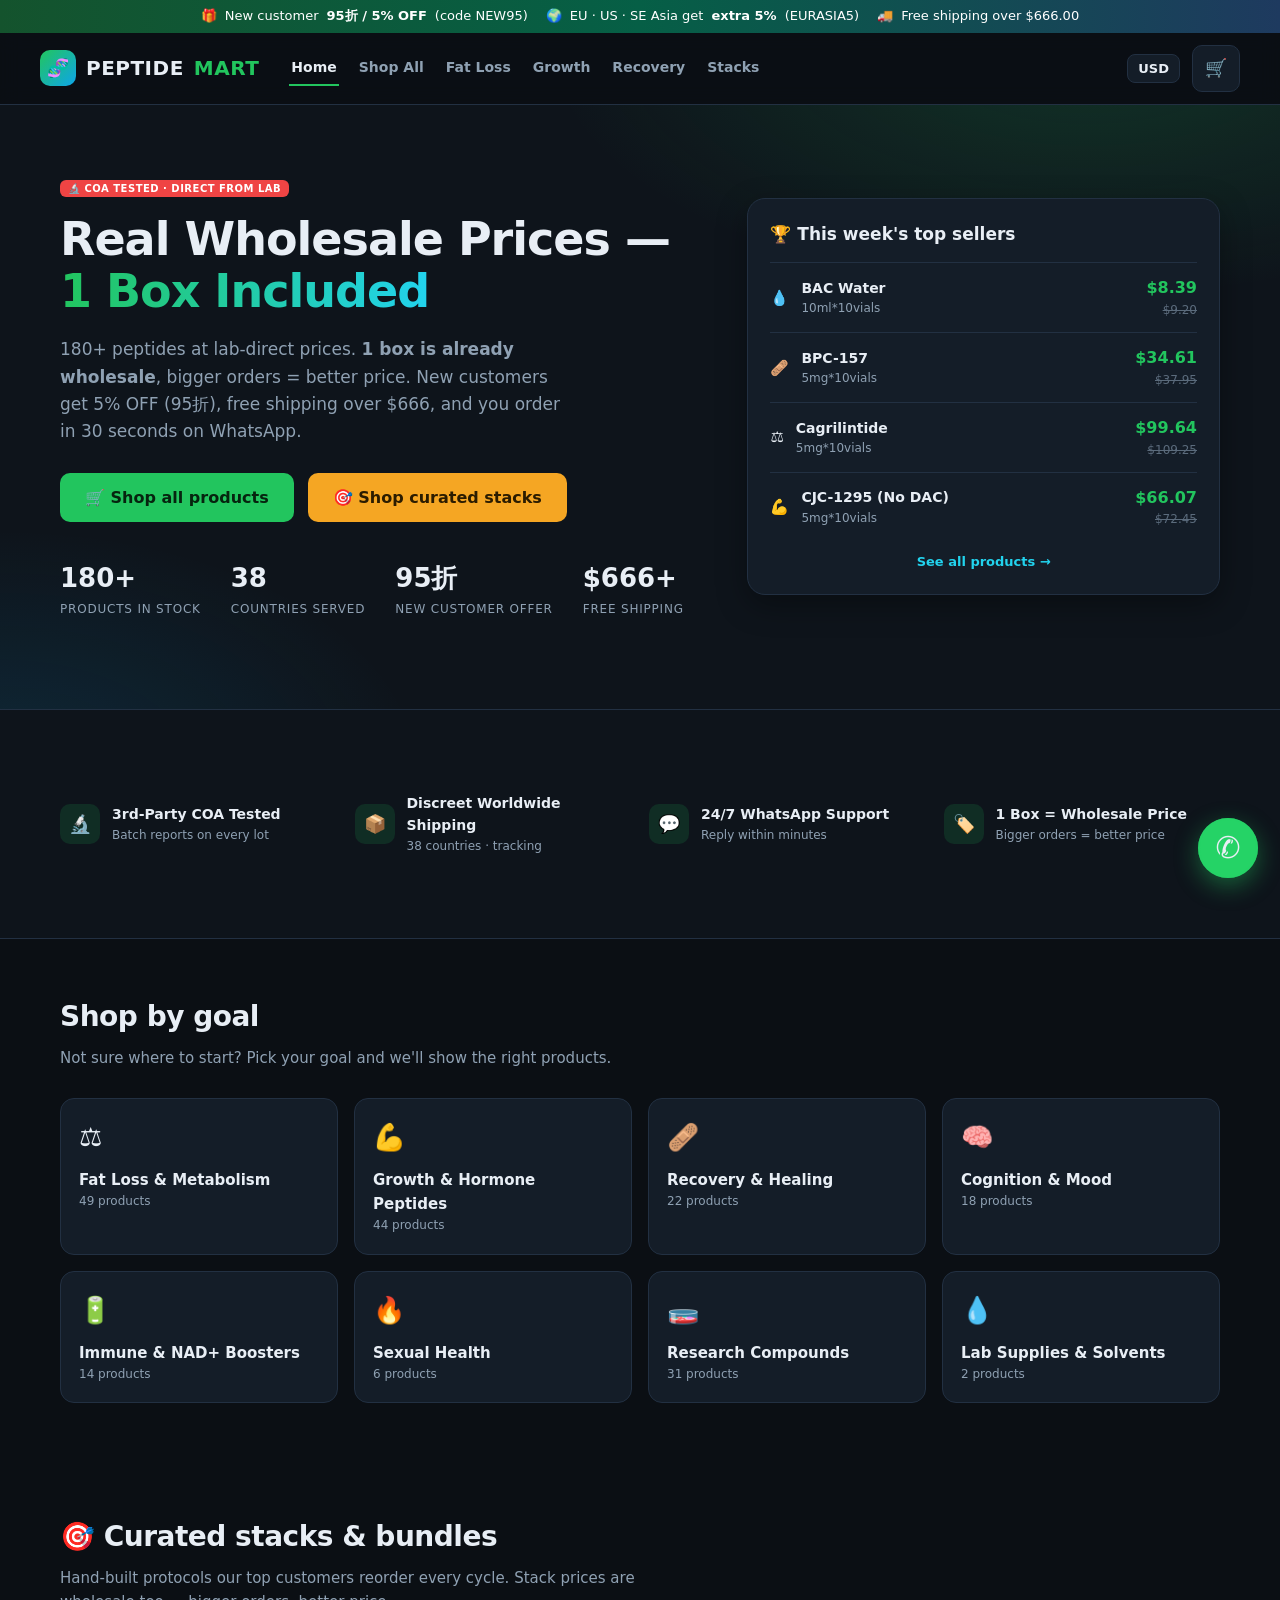
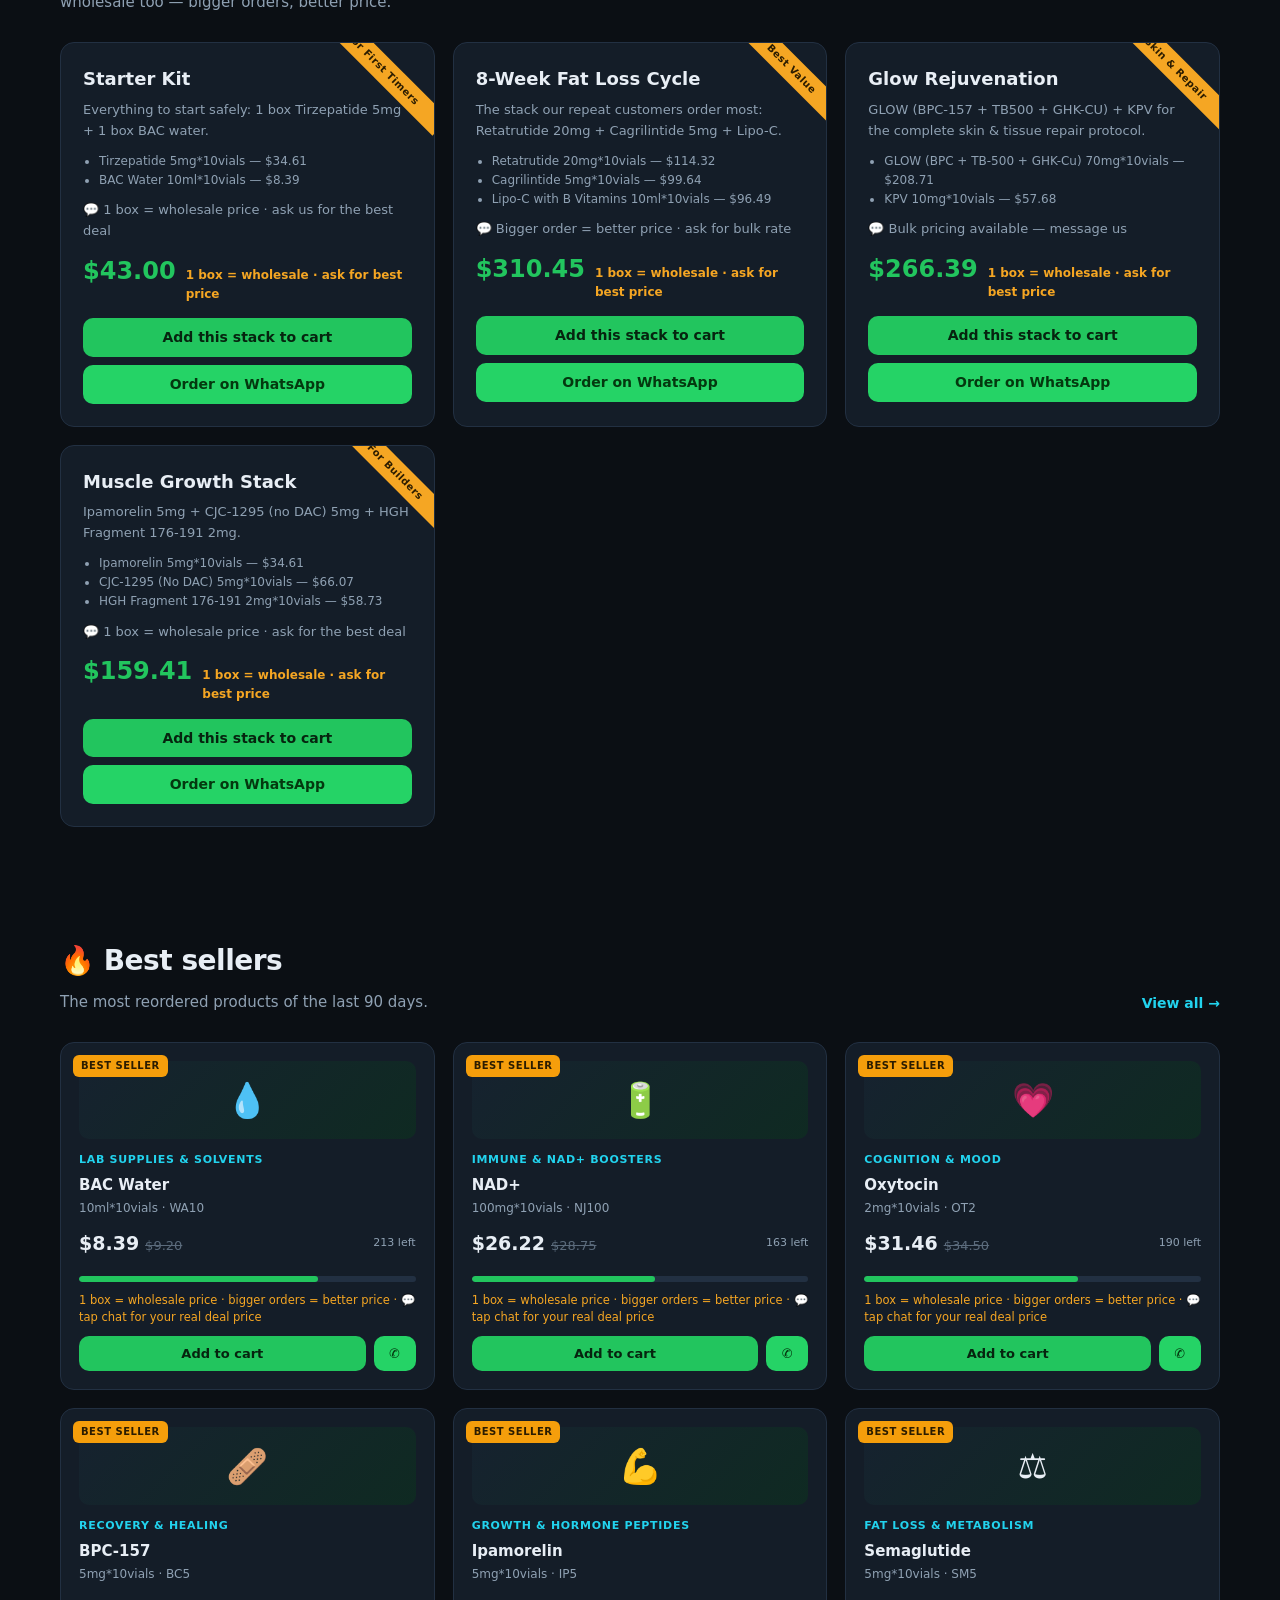
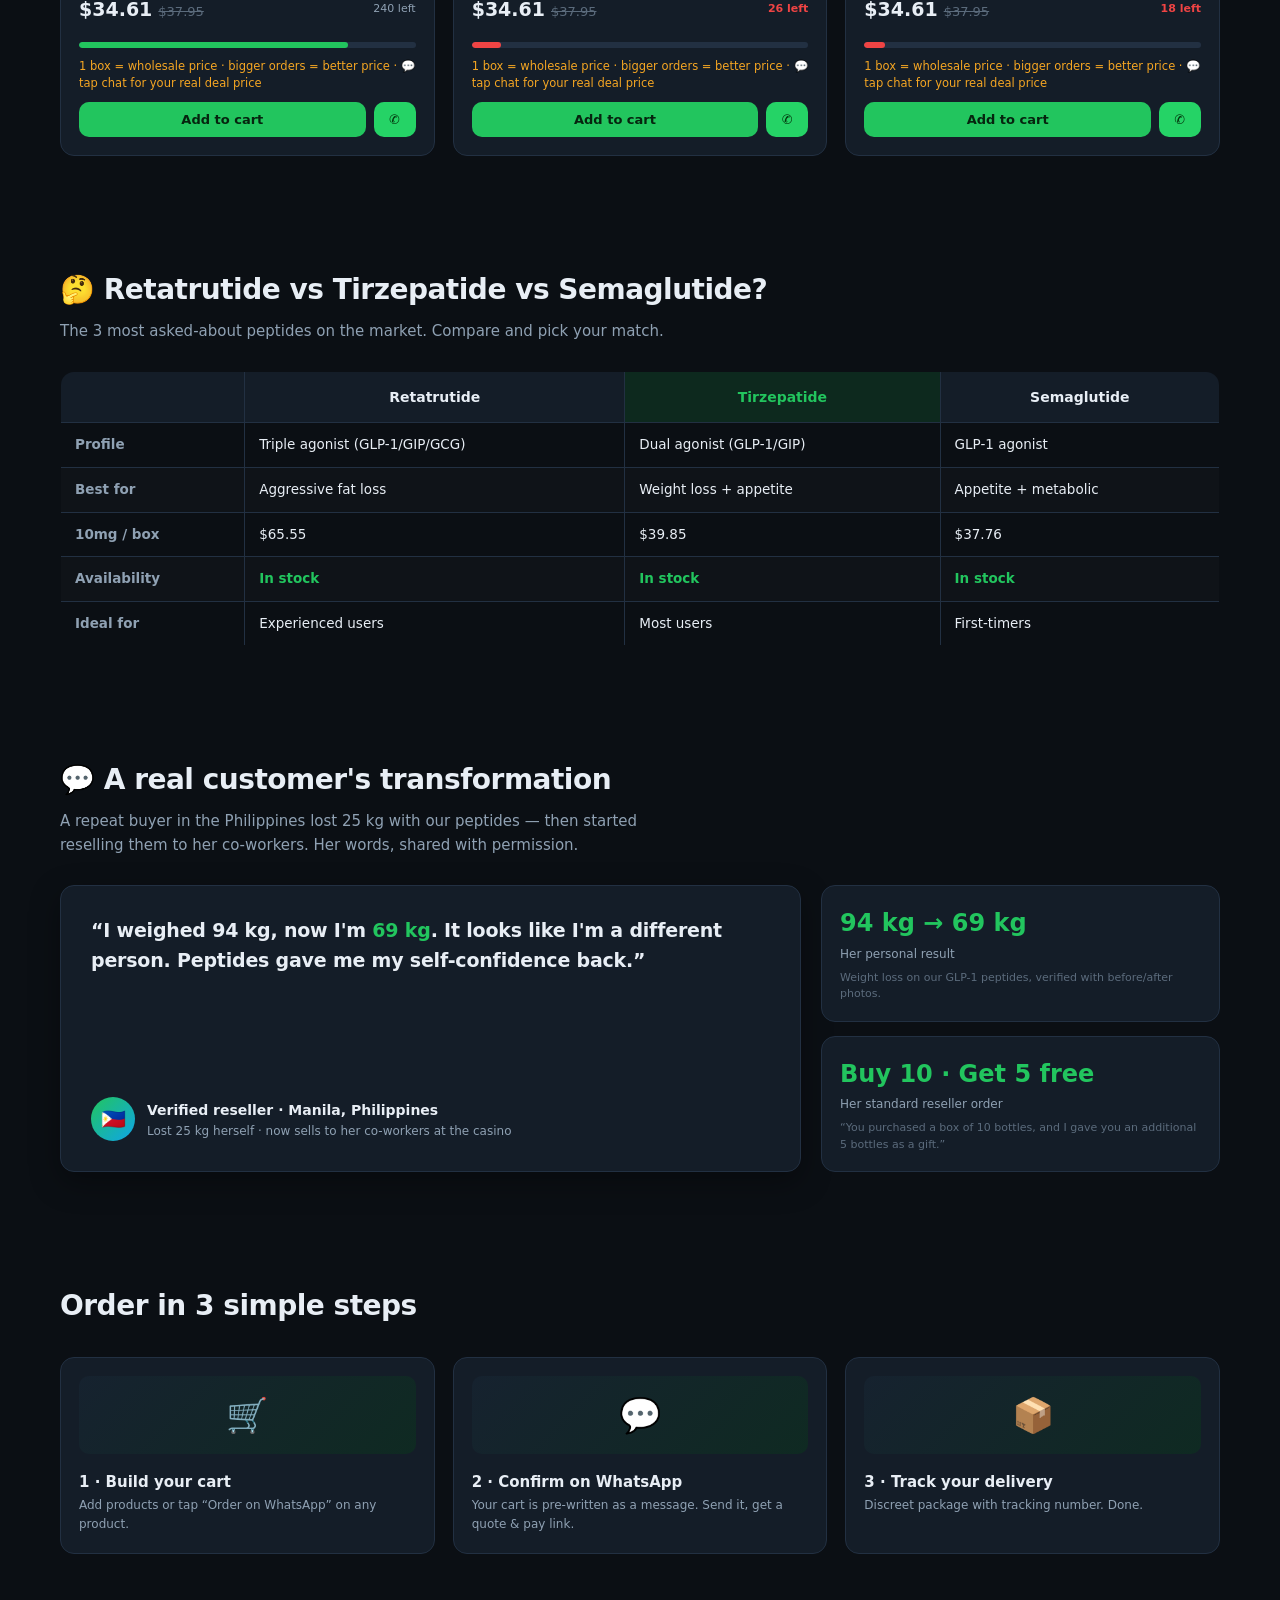
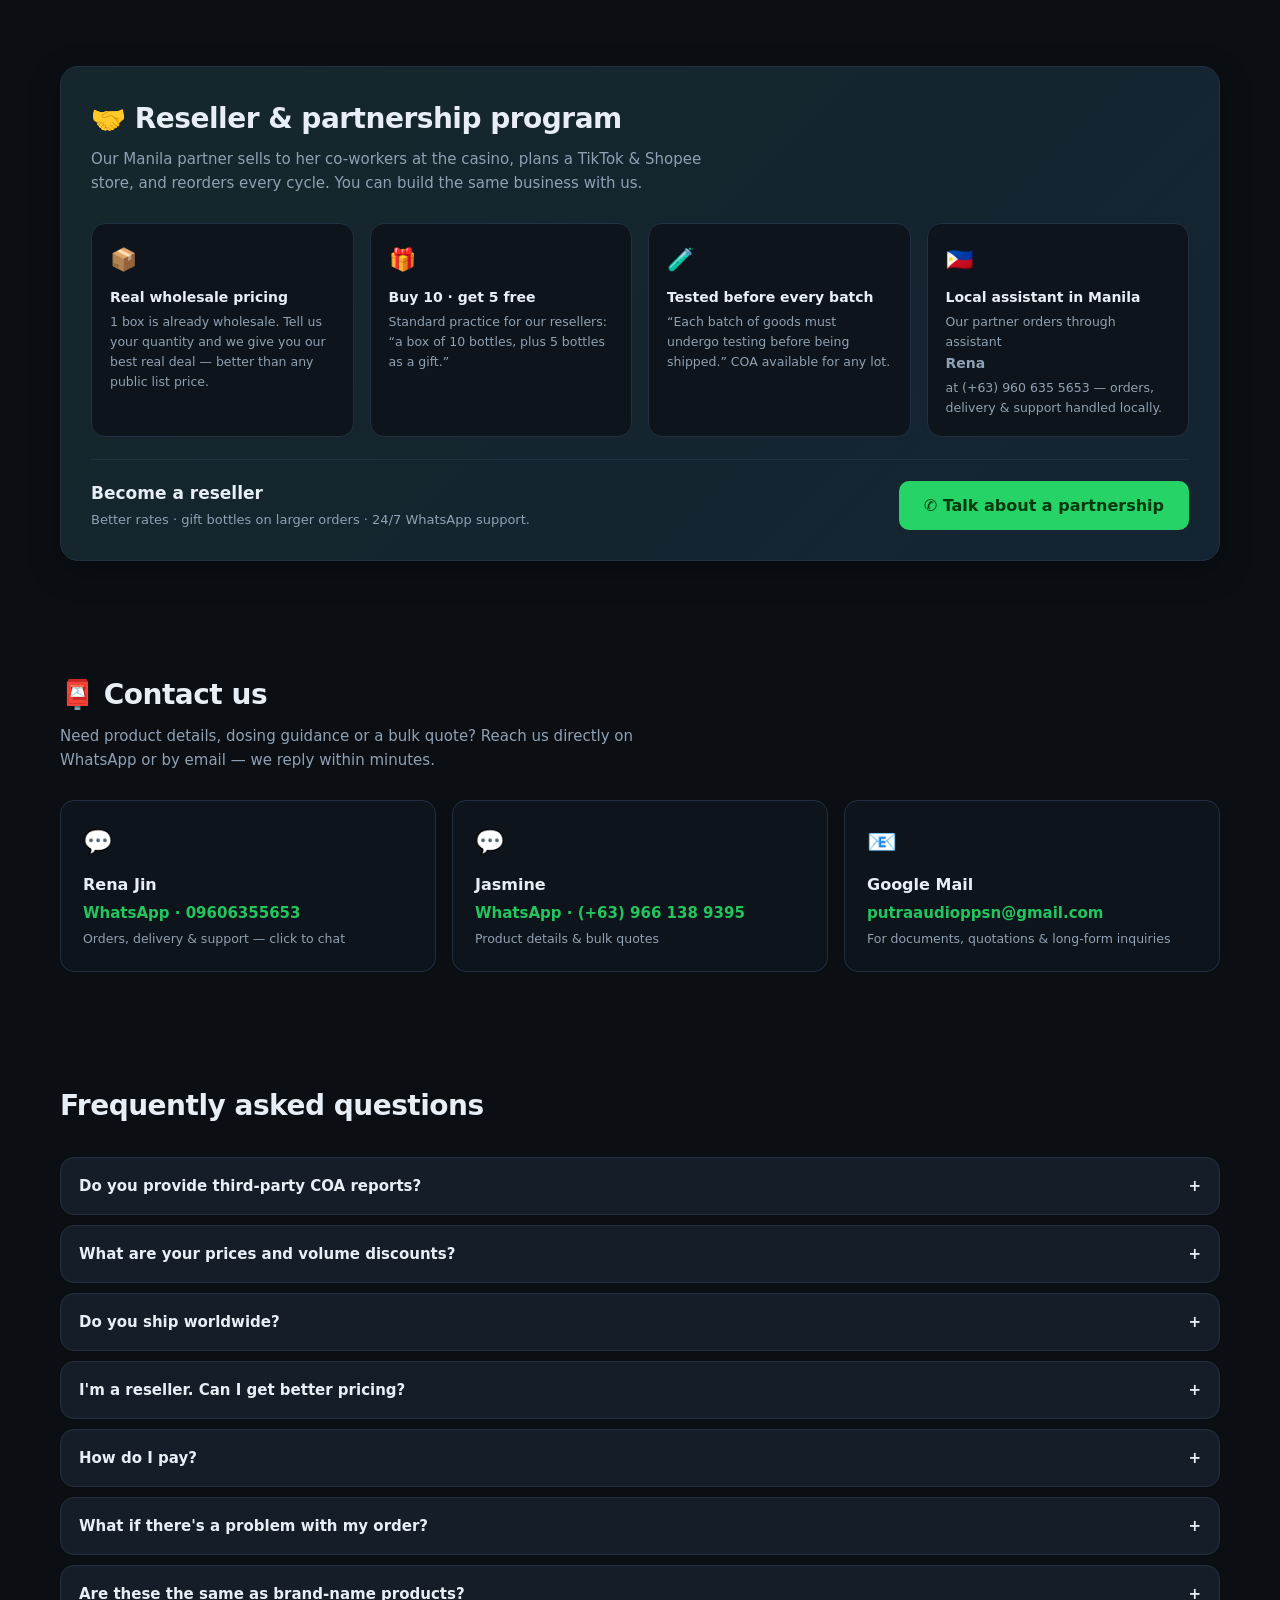
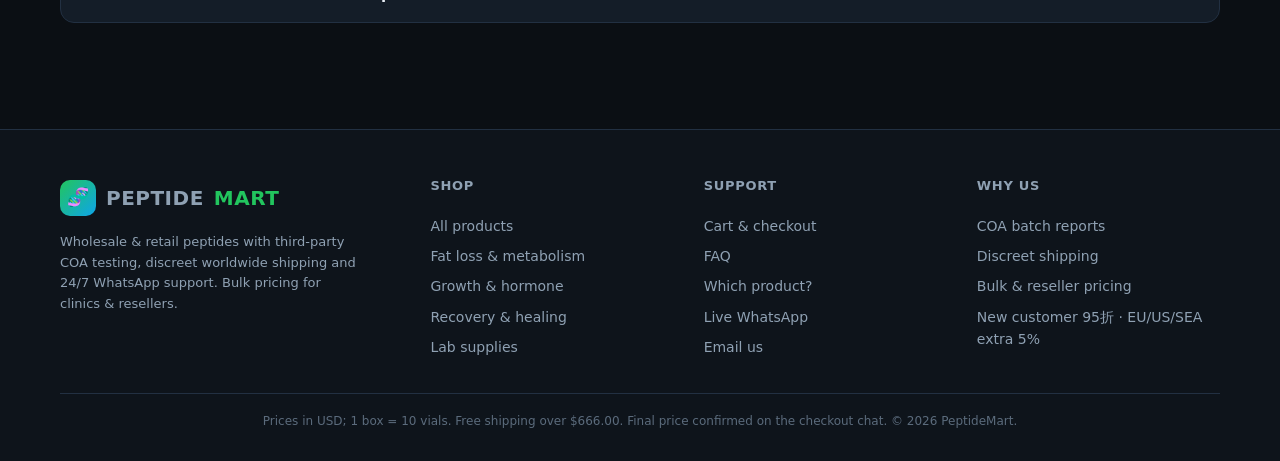
==== peptide-shop/index.html @ d7179d8b "Initial commit: PeptideMart wholesale peptide shop with 186-SKU catalog" ====
<!DOCTYPE html>
<html lang="en">
<head>
  <meta charset="UTF-8">
  <meta name="viewport" content="width=device-width, initial-scale=1.0">
  <title>PeptideMart — Wholesale Peptides | COA Tested | Fast Worldwide Shipping</title>
  <meta name="description" content="Buy Retatrutide, Tirzepatide, Semaglutide, BPC-157 & 180+ peptides at wholesale prices. COA tested, discreet shipping, bulk discounts for resellers.">
  <link rel="stylesheet" href="css/style.css">
</head>
<body>
  <main>
    <section class="hero">
      <div class="wrap">
        <div>
          <span class="tag flash">🔬 COA Tested · Direct from Lab</span>
          <h1>Real Wholesale Prices — <span class="grad">1 Box Included</span></h1>
          <p class="lead">180+ peptides at lab-direct prices. <b>1 box is already wholesale</b>, bigger orders = better price. New customers get 5% OFF (95折), free shipping over $666, and you order in 30 seconds on WhatsApp.</p>
          <div class="hero-cta">
            <a href="products.html" class="btn btn-primary btn-lg">🛒 Shop all products</a>
            <a href="#bundles" class="btn btn-gold btn-lg">🎯 Shop curated stacks</a>
          </div>
          <div class="hero-proof">
            <div class="proof-item"><div class="n">180+</div><div class="l">Products in stock</div></div>
            <div class="proof-item"><div class="n">38</div><div class="l">Countries served</div></div>
            <div class="proof-item"><div class="n">95折</div><div class="l">New customer offer</div></div>
            <div class="proof-item"><div class="n">$666+</div><div class="l">Free shipping</div></div>
          </div>
        </div>
        <div class="hero-card" id="flashCard">
          <div class="title"><span>🏆 This week's top sellers</span></div>
          <div id="flashList"><div class="muted small">Loading…</div></div>
          <a class="all" href="products.html">See all products →</a>
        </div>
      </div>
    </section>

    <section class="trust-strip">
      <div class="wrap">
        <div class="trust-item"><div class="ic">🔬</div><div><div class="t">3rd-Party COA Tested</div><div class="s">Batch reports on every lot</div></div></div>
        <div class="trust-item"><div class="ic">📦</div><div><div class="t">Discreet Worldwide Shipping</div><div class="s">38 countries · tracking</div></div></div>
        <div class="trust-item"><div class="ic">💬</div><div><div class="t">24/7 WhatsApp Support</div><div class="s">Reply within minutes</div></div></div>
        <div class="trust-item"><div class="ic">🏷️</div><div><div class="t">1 Box = Wholesale Price</div><div class="s">Bigger orders = better price</div></div></div>
      </div>
    </section>

    <section id="categories">
      <div class="wrap">
        <div class="sec-head"><div><h2>Shop by goal</h2><div class="sub">Not sure where to start? Pick your goal and we'll show the right products.</div></div></div>
        <div class="cat-grid" id="catGrid"></div>
      </div>
    </section>

    <section id="bundles">
      <div class="wrap">
        <div class="sec-head"><div><h2>🎯 Curated stacks & bundles</h2><div class="sub">Hand-built protocols our top customers reorder every cycle. Stack prices are wholesale too — bigger orders, better price.</div></div></div>
        <div class="grid cols3" id="bundleGrid"></div>
      </div>
    </section>

    <section id="bestsellers">
      <div class="wrap">
        <div class="sec-head"><div><h2>🔥 Best sellers</h2><div class="sub">The most reordered products of the last 90 days.</div></div><a class="link" href="products.html">View all →</a></div>
        <div class="grid cols3" id="bestGrid"></div>
      </div>
    </section>

    <section id="compare">
      <div class="wrap">
        <div class="sec-head"><div><h2>🤔 Retatrutide vs Tirzepatide vs Semaglutide?</h2><div class="sub">The 3 most asked-about peptides on the market. Compare and pick your match.</div></div></div>
        <table class="compare">
          <thead><tr>
            <th></th><th>Retatrutide</th><th class="hot">Tirzepatide</th><th>Semaglutide</th>
          </tr></thead>
          <tbody>
            <tr><td>Profile</td><td>Triple agonist (GLP-1/GIP/GCG)</td><td>Dual agonist (GLP-1/GIP)</td><td>GLP-1 agonist</td></tr>
            <tr><td>Best for</td><td>Aggressive fat loss</td><td>Weight loss + appetite</td><td>Appetite + metabolic</td></tr>
            <tr><td>10mg / box</td><td>$65.55</td><td>$39.85</td><td>$37.76</td></tr>
            <tr><td>Availability</td><td class="check">In stock</td><td class="check">In stock</td><td class="check">In stock</td></tr>
            <tr><td>Ideal for</td><td>Experienced users</td><td>Most users</td><td>First-timers</td></tr>
          </tbody>
        </table>
      </div>
    </section>

    <section id="testimonials">
      <div class="wrap">
        <div class="sec-head"><div><h2>💬 A real customer's transformation</h2><div class="sub">A repeat buyer in the Philippines lost 25 kg with our peptides — then started reselling them to her co-workers. Her words, shared with permission.</div></div></div>
        <div class="testi-grid">
          <div class="testi-main">
            <div class="q">“I weighed 94 kg, now I'm <span class="hl">69 kg</span>. It looks like I'm a different person. Peptides gave me my self-confidence back.”</div>
            <div class="meta">
              <div class="ava">🇵🇭</div>
              <div class="who"><b>Verified reseller · Manila, Philippines</b><div class="sub">Lost 25 kg herself · now sells to her co-workers at the casino</div></div>
            </div>
          </div>
          <div class="testi-facts">
            <div class="tfact"><div class="n">94 kg → 69 kg</div><div class="l">Her personal result</div><small>Weight loss on our GLP-1 peptides, verified with before/after photos.</small></div>
            <div class="tfact"><div class="n">Buy 10 · Get 5 free</div><div class="l">Her standard reseller order</div><small>“You purchased a box of 10 bottles, and I gave you an additional 5 bottles as a gift.”</small></div>
          </div>
        </div>
      </div>
    </section>

    <section id="how">
      <div class="wrap">
        <div class="sec-head"><div><h2>Order in 3 simple steps</h2></div></div>
        <div class="grid cols3">
          <div class="pcard"><div class="thumb">🛒</div><h3>1 · Build your cart</h3><div class="spec">Add products or tap “Order on WhatsApp” on any product.</div></div>
          <div class="pcard"><div class="thumb">💬</div><h3>2 · Confirm on WhatsApp</h3><div class="spec">Your cart is pre-written as a message. Send it, get a quote & pay link.</div></div>
          <div class="pcard"><div class="thumb">📦</div><h3>3 · Track your delivery</h3><div class="spec">Discreet package with tracking number. Done.</div></div>
        </div>
      </div>
    </section>

    <section id="resellers">
      <div class="wrap">
        <div class="reseller-wrap">
          <div class="sec-head"><div><h2>🤝 Reseller & partnership program</h2><div class="sub">Our Manila partner sells to her co-workers at the casino, plans a TikTok & Shopee store, and reorders every cycle. You can build the same business with us.</div></div></div>
          <div class="reseller-grid">
            <div class="rpoint"><div class="ic">📦</div><b>Real wholesale pricing</b><p>1 box is already wholesale. Tell us your quantity and we give you our best real deal — better than any public list price.</p></div>
            <div class="rpoint"><div class="ic">🎁</div><b>Buy 10 · get 5 free</b><p>Standard practice for our resellers: “a box of 10 bottles, plus 5 bottles as a gift.”</p></div>
            <div class="rpoint"><div class="ic">🧪</div><b>Tested before every batch</b><p>“Each batch of goods must undergo testing before being shipped.” COA available for any lot.</p></div>
            <div class="rpoint"><div class="ic">🇵🇭</div><b>Local assistant in Manila</b><p>Our partner orders through assistant <b>Rena</b> at (+63) 960 635 5653 — orders, delivery & support handled locally.</p></div>
          </div>
          <div class="reseller-cta">
            <div class="cta-t"><b>Become a reseller</b><div class="sub">Better rates · gift bottles on larger orders · 24/7 WhatsApp support.</div></div>
            <a class="btn btn-wa btn-lg" id="resellerWa">✆ Talk about a partnership</a>
          </div>
        </div>
      </div>
    </section>

    <section id="contact">
      <div class="wrap">
        <div class="sec-head"><div><h2>📮 Contact us</h2><div class="sub">Need product details, dosing guidance or a bulk quote? Reach us directly on WhatsApp or by email — we reply within minutes.</div></div></div>
        <div class="contact-grid">
          <a class="contact-card" href="https://wa.me/message/4UPOPJQDFFMKO1" target="_blank" rel="noopener">
            <div class="ic">💬</div>
            <b>Rena Jin</b>
            <div class="num">WhatsApp · 09606355653</div>
            <div class="spec">Orders, delivery & support — click to chat</div>
          </a>
          <a class="contact-card" href="https://wa.me/message/4UPOPJQDFFMKO1" target="_blank" rel="noopener">
            <div class="ic">💬</div>
            <b>Jasmine</b>
            <div class="num">WhatsApp · (+63) 966 138 9395</div>
            <div class="spec">Product details & bulk quotes</div>
          </a>
          <a class="contact-card" href="mailto:putraaudioppsn@gmail.com">
            <div class="ic">📧</div>
            <b>Google Mail</b>
            <div class="num">putraaudioppsn@gmail.com</div>
            <div class="spec">For documents, quotations & long-form inquiries</div>
          </a>
        </div>
      </div>
    </section>

    <section id="faq">
      <div class="wrap">
        <div class="sec-head"><div><h2>Frequently asked questions</h2></div></div>
        <div class="faq-item"><div class="q">Do you provide third-party COA reports?<span class="tog">+</span></div><div class="a">Yes. Every batch is tested by an independent lab and the COA is available for any lot number before you order.</div></div>
        <div class="faq-item"><div class="q">What are your prices and volume discounts?<span class="tog">+</span></div><div class="a">1 box is already wholesale. Buy more = better price: tell us your quantity and we'll give you our best deal. New customers get 5% OFF (code NEW95), and customers in EU / US / SE Asia get an extra 5% (code EURASIA5).</div></div>
        <div class="faq-item"><div class="q">Do you ship worldwide?<span class="tog">+</span></div><div class="a">Yes — discreet, trackable worldwide shipping. Free shipping on orders over $666.</div></div>
        <div class="faq-item"><div class="q">I'm a reseller. Can I get better pricing?<span class="tog">+</span></div><div class="a">Yes. Message us on WhatsApp with your old supplier price list or your target quantity — we'll give you a better rate.</div></div>
        <div class="faq-item"><div class="q">How do I pay?<span class="tog">+</span></div><div class="a">USDT, Bitcoin, Alipay (支付宝) or bank transfer to our international account. You confirm the final price on the checkout chat, then pay.</div></div>
        <div class="faq-item"><div class="q">What if there's a problem with my order?<span class="tog">+</span></div><div class="a">Quality issue or no effect: we support return & refund. Contact us on WhatsApp and we'll resolve it.</div></div>
        <div class="faq-item"><div class="q">Are these the same as brand-name products?<span class="tog">+</span></div><div class="a">Same lab, same production line. You simply skip the brand markup, which can be 5–10× our price.</div></div>
      </div>
    </section>
  </main>

  <script src="js/config.js"></script>
  <script src="js/data.js"></script>
  <script src="js/app.js"></script>
  <script src="js/page-index.js"></script>
</body>
</html>
---- peptide-shop/css/style.css ----
/* ============ Base ============ */
*{margin:0;padding:0;box-sizing:border-box}
:root{
  --bg:#0b0f14;--bg2:#0e141b;--panel:#111820;--card:#141d28;
  --line:#223042;--line2:#2c3d52;
  --text:#e8eef5;--muted:#8fa1b3;--dim:#5b6b7c;
  --accent:#22c55e;--accent-soft:rgba(34,197,94,.14);
  --cyan:#22d3ee;--gold:#f5a623;--red:#ef4444;
  --radius:14px;--shadow:0 10px 30px rgba(0,0,0,.35);
  --font:'Segoe UI',system-ui,-apple-system,'Helvetica Neue',Arial,sans-serif;
}
html{scroll-behavior:smooth}
body{font-family:var(--font);background:var(--bg);color:var(--text);line-height:1.6;font-size:15px;-webkit-font-smoothing:antialiased}
a{color:inherit;text-decoration:none}
img{max-width:100%}
button{font-family:inherit;cursor:pointer}
input,select{font-family:inherit}
.wrap{max-width:1200px;margin:0 auto;padding:0 20px}
.hide{display:none!important}
.muted{color:var(--muted)}
.small{font-size:13px}
.nowrap{white-space:nowrap}

/* ============ Announcement bar ============ */
.topbar{background:linear-gradient(90deg,#14532d,#065f46,#1e3a5f);color:#fff;font-size:13px;overflow:hidden;position:relative;z-index:60}
.topbar .inner{max-width:1200px;margin:0 auto;padding:6px 20px;display:flex;align-items:center;justify-content:center;gap:18px;flex-wrap:wrap}
.topbar .msg{display:flex;align-items:center;gap:8px}
.topbar .spin{animation:pulse 1.4s infinite}
.topbar .timer{font-weight:700;color:#fde68a;font-variant-numeric:tabular-nums}
@keyframes pulse{0%,100%{opacity:1}50%{opacity:.55}}

/* ============ Header ============ */
header.site{position:sticky;top:0;z-index:50;background:rgba(11,15,20,.9);backdrop-filter:blur(10px);border-bottom:1px solid var(--line)}
.nav{display:flex;align-items:center;gap:22px;padding:12px 0}
.logo{display:flex;align-items:center;gap:10px;font-weight:800;font-size:20px;letter-spacing:.5px}
.logo .mark{width:36px;height:36px;border-radius:10px;background:linear-gradient(135deg,var(--accent),#0ea5e9);display:flex;align-items:center;justify-content:center;font-size:18px}
.nav-links{display:flex;gap:18px;margin-left:8px}
.nav-links a{color:var(--muted);font-weight:600;font-size:14px;padding:6px 2px;border-bottom:2px solid transparent;transition:.15s}
.nav-links a:hover,.nav-links a.on{color:var(--text);border-color:var(--accent)}
.nav-cta{display:flex;align-items:center;gap:12px;margin-left:auto}
.cur-btn{background:var(--card);border:1px solid var(--line);color:var(--text);border-radius:8px;padding:6px 10px;font-weight:700;font-size:13px}
.cart-btn{position:relative;background:var(--card);border:1px solid var(--line);border-radius:10px;padding:8px 12px;font-size:18px;color:var(--text)}
.cart-btn .count{position:absolute;top:-6px;right:-6px;background:var(--accent);color:#06240f;font-size:11px;font-weight:800;border-radius:20px;min-width:18px;height:18px;display:flex;align-items:center;justify-content:center;padding:0 4px}
.btn{display:inline-flex;align-items:center;justify-content:center;gap:8px;font-weight:700;border-radius:10px;border:1px solid transparent;padding:10px 16px;font-size:14px;transition:.15s;line-height:1.2}
.btn-primary{background:var(--accent);color:#06240f}
.btn-primary:hover{filter:brightness(1.1)}
.btn-wa{background:#25d366;color:#04380f}
.btn-wa:hover{filter:brightness(1.08)}
.btn-ghost{background:transparent;border-color:var(--line2);color:var(--text)}
.btn-ghost:hover{border-color:var(--accent);color:var(--accent)}
.btn-gold{background:var(--gold);color:#2b1c00}
.btn-lg{padding:14px 24px;font-size:16px}
.btn-block{width:100%}

/* ============ Hero ============ */
.hero{position:relative;overflow:hidden;padding:70px 0 90px;background:
  radial-gradient(900px 420px at 85% -10%,rgba(34,197,94,.18),transparent 60%),
  radial-gradient(700px 400px at 0% 110%,rgba(14,165,233,.14),transparent 60%),var(--bg2)}
.hero .wrap{display:grid;grid-template-columns:1.15fr .85fr;gap:48px;align-items:center}
.hero h1{font-size:46px;line-height:1.15;font-weight:800;letter-spacing:-1px;margin:14px 0 18px}
.hero h1 .grad{background:linear-gradient(90deg,#22c55e,#22d3ee);-webkit-background-clip:text;background-clip:text;color:transparent}
.hero p.lead{color:var(--muted);font-size:17px;max-width:520px}
.hero-cta{display:flex;gap:14px;margin-top:28px;flex-wrap:wrap}
.hero-proof{display:flex;gap:30px;margin-top:36px;flex-wrap:wrap}
.proof-item .n{font-size:26px;font-weight:800;color:var(--text)}
.proof-item .l{font-size:12px;color:var(--muted);text-transform:uppercase;letter-spacing:.8px}
.hero-card{background:var(--card);border:1px solid var(--line);border-radius:18px;padding:22px;box-shadow:var(--shadow)}
.hero-card .title{font-weight:800;font-size:17px;display:flex;justify-content:space-between;align-items:center;margin-bottom:14px}
.hero-card .title .badge{background:var(--red);color:#fff;font-size:11px;padding:3px 8px;border-radius:6px}
.flash-item{display:flex;align-items:center;gap:12px;padding:12px 0;border-top:1px solid var(--line)}
.flash-item .name{font-weight:700;font-size:14px}
.flash-item .spec{font-size:12px;color:var(--muted)}
.flash-item .price{margin-left:auto;text-align:right}
.flash-item .price .now{color:var(--accent);font-weight:800;font-size:16px}
.flash-item .price .was{color:var(--dim);text-decoration:line-through;font-size:12px}
.hero-card .all{display:block;text-align:center;margin-top:10px;color:var(--cyan);font-weight:700;font-size:13px}

/* ============ Sections ============ */
section{padding:56px 0}
.sec-head{display:flex;align-items:flex-end;justify-content:space-between;gap:20px;margin-bottom:28px;flex-wrap:wrap}
.sec-head h2{font-size:28px;font-weight:800;letter-spacing:-.5px}
.sec-head .sub{color:var(--muted);margin-top:6px;max-width:640px}
.sec-head .link{color:var(--cyan);font-weight:700;font-size:14px;white-space:nowrap}

.trust-strip{border-top:1px solid var(--line);border-bottom:1px solid var(--line);background:var(--bg2)}
.trust-strip .wrap{display:grid;grid-template-columns:repeat(4,1fr);gap:18px;padding:26px 20px}
.trust-item{display:flex;gap:12px;align-items:center}
.trust-item .ic{width:40px;height:40px;border-radius:10px;background:var(--accent-soft);color:var(--accent);display:flex;align-items:center;justify-content:center;font-size:18px;flex-shrink:0}
.trust-item .t{font-weight:700;font-size:14px}
.trust-item .s{font-size:12px;color:var(--muted)}

/* ============ Product grid / cards ============ */
.cat-grid{display:grid;grid-template-columns:repeat(4,1fr);gap:16px}
.cat-card{background:var(--card);border:1px solid var(--line);border-radius:var(--radius);padding:18px;transition:.15s}
.cat-card:hover{border-color:var(--accent);transform:translateY(-2px)}
.cat-card .ic{font-size:26px}
.cat-card .n{font-weight:800;margin-top:10px}
.cat-card .c{font-size:12px;color:var(--muted)}

.grid{display:grid;grid-template-columns:repeat(4,1fr);gap:18px}
.grid.cols3{grid-template-columns:repeat(3,1fr)}
.pcard{position:relative;background:var(--card);border:1px solid var(--line);border-radius:var(--radius);padding:18px;display:flex;flex-direction:column;transition:.18s}
.pcard:hover{border-color:var(--line2);transform:translateY(-3px);box-shadow:var(--shadow)}
.pcard .badges{position:absolute;top:12px;left:12px;display:flex;flex-direction:column;gap:6px;z-index:2}
.tag{font-size:10px;font-weight:800;letter-spacing:.5px;padding:3px 8px;border-radius:6px;text-transform:uppercase}
.tag.best{background:#f59e0b;color:#2b1c00}
.tag.new{background:#22d3ee;color:#062c33}
.tag.flash{background:var(--red);color:#fff;animation:pulse 1.4s infinite}
.tag.sale{background:rgba(34,197,94,.9);color:#06240f}
.pcard .thumb{height:78px;border-radius:10px;background:linear-gradient(135deg,#16222f,#0f2a22);display:flex;align-items:center;justify-content:center;font-size:34px;margin-bottom:12px}
.pcard .cat{font-size:11px;color:var(--cyan);text-transform:uppercase;letter-spacing:.7px;font-weight:700}
.pcard h3{font-size:15px;font-weight:800;margin:4px 0 2px}
.pcard .spec{font-size:12px;color:var(--muted)}
.pcard .meta{display:flex;align-items:center;justify-content:space-between;margin:10px 0 12px}
.pcard .price .now{font-size:19px;font-weight:800}
.pcard .price .was{font-size:13px;color:var(--dim);text-decoration:line-through;margin-left:6px}
.pcard .hook{display:block;font-size:11.5px;color:var(--gold);margin:10px 0;line-height:1.45;text-decoration:none}
.pcard .hook:hover{text-decoration:underline}
.hook-sub{font-size:14px;color:var(--gold);margin:0 0 6px;line-height:1.5}
.pcard .stock{font-size:11px;color:var(--muted);text-align:right}
.pcard .stock.low{color:var(--red);font-weight:700}
.pcard .actions{display:flex;gap:8px;margin-top:auto}
.pcard .actions .btn{flex:1;padding:9px 10px;font-size:13px}
.pcard .actions .icon-btn{flex:0 0 42px;padding:0}

/* stock bar */
.stockbar{height:6px;border-radius:4px;background:var(--line);overflow:hidden;margin-top:6px}
.stockbar i{display:block;height:100%;border-radius:4px;background:var(--accent)}
.stockbar i.low{background:var(--red)}

/* ============ Products page ============ */
.shop{display:grid;grid-template-columns:240px 1fr;gap:28px;align-items:start}
.filters{position:sticky;top:86px;background:var(--card);border:1px solid var(--line);border-radius:var(--radius);padding:18px}
.filters h4{font-size:14px;text-transform:uppercase;letter-spacing:.6px;color:var(--muted);margin-bottom:12px}
.filters .cat-list{display:flex;flex-direction:column;gap:4px}
.filters .cat-list button{background:none;border:none;color:var(--muted);text-align:left;padding:7px 10px;border-radius:8px;font-size:14px;transition:.12s}
.filters .cat-list button:hover{background:var(--bg2);color:var(--text)}
.filters .cat-list button.on{background:var(--accent-soft);color:var(--accent);font-weight:700}
.toolbar{display:flex;gap:12px;margin-bottom:22px;flex-wrap:wrap}
.toolbar input[type=search]{flex:1;min-width:220px;background:var(--card);border:1px solid var(--line);color:var(--text);border-radius:10px;padding:10px 14px;font-size:14px}
.toolbar select{background:var(--card);border:1px solid var(--line);color:var(--text);border-radius:10px;padding:10px;font-size:14px}
.toolbar .count{align-self:center;color:var(--muted);font-size:13px;margin-left:auto;white-space:nowrap}

/* ============ Product detail ============ */
.breadcrumb{font-size:13px;color:var(--muted);margin:22px 0}
.breadcrumb b{color:var(--text)}
.pdetail{display:grid;grid-template-columns:1fr 1.1fr;gap:40px}
.pgallery{position:relative;background:linear-gradient(135deg,#16222f,#0f2a22);border:1px solid var(--line);border-radius:18px;height:440px;display:flex;align-items:center;justify-content:center;font-size:120px}
.pinfo .cat{color:var(--cyan);text-transform:uppercase;letter-spacing:1px;font-weight:800;font-size:12px}
.pinfo h1{font-size:30px;font-weight:800;margin:6px 0 4px;letter-spacing:-.4px}
.pinfo .spec-line{color:var(--muted);font-size:15px}
.pinfo .rate{margin:10px 0 4px;color:var(--gold);font-size:14px}
.pinfo .rate span{color:var(--muted);font-size:13px}
.price-row{display:flex;align-items:center;gap:14px;margin:16px 0}
.price-row .now{font-size:34px;font-weight:800;color:var(--accent)}
.price-row .was{font-size:18px;color:var(--dim);text-decoration:line-through}
.price-row .save{background:var(--accent-soft);color:var(--accent);font-weight:800;font-size:13px;padding:5px 10px;border-radius:8px}
.qty-row{display:flex;align-items:center;gap:12px;margin:18px 0}
.qty{display:flex;align-items:center;border:1px solid var(--line2);border-radius:10px;overflow:hidden}
.qty button{background:var(--card);border:none;color:var(--text);width:40px;height:44px;font-size:18px}
.qty input{width:56px;text-align:center;background:var(--card);border:none;color:var(--text);height:44px;font-size:16px;font-weight:700}
.buy-row{display:flex;gap:12px;margin:6px 0 18px;flex-wrap:wrap}
.trust-line{display:flex;gap:16px;flex-wrap:wrap;font-size:12px;color:var(--muted);margin-top:16px;padding-top:16px;border-top:1px solid var(--line)}
.trust-line b{color:var(--accent)}

.tier-card{background:var(--card);border:1px solid var(--line);border-radius:var(--radius);padding:18px;margin:26px 0}
.tier-card h4{font-size:15px;font-weight:800;margin-bottom:4px}
.tier-card .sub{font-size:12px;color:var(--muted);margin-bottom:12px}
table.tiers{width:100%;border-collapse:collapse}
table.tiers th{text-align:left;font-size:12px;text-transform:uppercase;letter-spacing:.5px;color:var(--muted);padding:8px;border-bottom:1px solid var(--line)}
table.tiers td{padding:9px 8px;border-bottom:1px solid var(--line);font-size:14px}
table.tiers tr.hl td{background:var(--accent-soft);color:var(--accent);font-weight:700}

/* ============ Cart page ============ */
.cart-layout{display:grid;grid-template-columns:1fr 380px;gap:28px;align-items:start}
.cart-items{display:flex;flex-direction:column;gap:14px}
.citem{display:flex;gap:16px;align-items:center;background:var(--card);border:1px solid var(--line);border-radius:var(--radius);padding:16px}
.citem .thumb{width:64px;height:64px;border-radius:10px;background:linear-gradient(135deg,#16222f,#0f2a22);display:flex;align-items:center;justify-content:center;font-size:26px;flex-shrink:0}
.citem .info{flex:1;min-width:0}
.citem .info h4{font-size:14px;font-weight:800}
.citem .info .spec{font-size:12px;color:var(--muted)}
.citem .info .unit{font-size:12px;color:var(--dim);margin-top:2px}
.citem .qty{height:36px}
.citem .qty button{height:36px;width:34px}
.citem .qty input{height:36px;width:48px}
.citem .line{font-weight:800;font-size:15px;text-align:right;min-width:110px}
.citem .line .was{display:block;font-size:12px;color:var(--dim);text-decoration:line-through;font-weight:400}
.citem .del{background:none;border:none;color:var(--dim);font-size:17px}
.citem .del:hover{color:var(--red)}

.summary{position:sticky;top:86px;background:var(--card);border:1px solid var(--line);border-radius:var(--radius);padding:22px}
.summary h3{font-size:18px;font-weight:800;margin-bottom:14px}
.shipbar{margin-bottom:16px}
.shipbar .txt{font-size:13px;color:var(--muted);margin-bottom:6px}
.shipbar .txt b{color:var(--accent)}
.shipbar .track{height:8px;border-radius:6px;background:var(--line);overflow:hidden}
.shipbar .track i{display:block;height:100%;border-radius:6px;background:linear-gradient(90deg,var(--accent),var(--cyan));transition:width .4s}
.sum-row{display:flex;justify-content:space-between;font-size:14px;padding:6px 0}
.sum-row .lab{color:var(--muted)}
.sum-row.disc{color:var(--accent)}
.sum-row.grand{font-size:19px;font-weight:800;border-top:1px solid var(--line);padding-top:12px;margin-top:6px}
.coupon-row{display:flex;gap:8px;margin:14px 0}
.coupon-row input{flex:1;background:var(--bg2);border:1px solid var(--line);color:var(--text);border-radius:8px;padding:9px 12px;font-size:13px;text-transform:uppercase}
.milestone{margin-top:16px;border-top:1px solid var(--line);padding-top:14px}
.milestone .t{font-size:12px;color:var(--muted);margin-bottom:8px}
.milestone .m{display:flex;gap:8px;font-size:12px;margin-bottom:6px;color:var(--dim)}
.milestone .m.reach{color:var(--accent);font-weight:700}
.milestone .m.done{color:var(--gold)}
.gift-note{background:var(--accent-soft);border:1px solid rgba(34,197,94,.35);color:var(--accent);border-radius:10px;padding:10px 12px;font-size:13px;margin-top:14px;display:none}
.gift-note.show{display:block}
.vip-note{margin-top:16px;background:linear-gradient(135deg,rgba(245,166,35,.12),rgba(245,166,35,.04));border:1px solid rgba(245,166,35,.35);border-radius:10px;padding:12px;font-size:12.5px;color:#e9c784}
.vip-note b{color:var(--gold)}

/* ============ Pagination ============ */
.pagination{display:flex;align-items:center;justify-content:center;gap:8px;margin-top:28px;flex-wrap:wrap}
.pagination .pbtn{background:var(--card);border:1px solid var(--line);color:var(--text);border-radius:10px;min-width:40px;height:40px;padding:0 12px;font-weight:700;font-size:14px;transition:.12s}
.pagination .pbtn:hover:not(:disabled){border-color:var(--accent);color:var(--accent)}
.pagination .pbtn.on{background:var(--accent);color:#06240f;border-color:var(--accent)}
.pagination .pbtn:disabled{opacity:.35;cursor:default}
.pagination .pgap{color:var(--dim)}

/* ============ Footer ============ */
footer{border-top:1px solid var(--line);background:var(--bg2);padding:46px 0 30px;margin-top:40px}
.foot-grid{display:grid;grid-template-columns:1.4fr 1fr 1fr 1fr;gap:30px}
footer h5{font-size:13px;text-transform:uppercase;letter-spacing:.7px;color:var(--muted);margin-bottom:14px}
footer a{display:block;color:var(--muted);font-size:14px;padding:4px 0}
footer a:hover{color:var(--text)}
.foot-bottom{border-top:1px solid var(--line);margin-top:30px;padding-top:18px;text-align:center;color:var(--dim);font-size:12px}

/* ============ Modal / Toast / Float ============ */
.modal{position:fixed;inset:0;background:rgba(5,8,11,.78);backdrop-filter:blur(4px);display:flex;align-items:center;justify-content:center;z-index:100;padding:20px}
.modal-card{background:var(--card);border:1px solid var(--line2);border-radius:18px;max-width:420px;width:100%;padding:30px;text-align:center;animation:pop .25s}
@keyframes pop{from{transform:scale(.92);opacity:0}to{transform:scale(1);opacity:1}}
.modal-card .ic{font-size:44px}
.modal-card h3{font-size:22px;margin:12px 0 6px}
.modal-card p{color:var(--muted);font-size:14px;margin-bottom:18px}
.code{display:inline-block;background:var(--bg2);border:1px dashed var(--gold);color:var(--gold);font-weight:800;letter-spacing:2px;padding:8px 20px;border-radius:10px;font-size:18px;margin-bottom:18px}
.toast-box{position:fixed;bottom:20px;left:20px;z-index:90;display:flex;flex-direction:column;gap:10px}
.toast{background:var(--card);border:1px solid var(--line2);border-left:4px solid var(--accent);border-radius:12px;padding:12px 16px;font-size:13px;box-shadow:var(--shadow);display:flex;gap:10px;align-items:center;animation:slidein .3s}
@keyframes slidein{from{transform:translateX(-120%);opacity:0}to{transform:translateX(0);opacity:1}}
.toast .ic{font-size:18px}
.toast b{display:block}
.toast .dim{color:var(--dim);font-size:12px}
.wa-float{position:fixed;bottom:22px;right:22px;z-index:90;width:60px;height:60px;border-radius:50%;background:#25d366;display:flex;align-items:center;justify-content:center;font-size:30px;box-shadow:0 8px 24px rgba(37,211,102,.4);transition:.15s}
.wa-float:hover{transform:scale(1.08)}
.wa-float .pulse{position:absolute;inset:0;border-radius:50%;border:2px solid rgba(37,211,102,.6);animation:ping 1.8s infinite}
@keyframes ping{0%{transform:scale(1);opacity:.8}100%{transform:scale(1.6);opacity:0}}

/* ============ Bundles ============ */
.bundle{background:var(--card);border:1px solid var(--line);border-radius:var(--radius);padding:22px;display:flex;flex-direction:column;position:relative;overflow:hidden}
.bundle .b-tag{position:absolute;top:14px;right:-32px;background:var(--gold);color:#2b1c00;font-size:10px;font-weight:800;padding:4px 34px;transform:rotate(45deg);letter-spacing:.5px}
.bundle .items{font-size:12px;color:var(--muted);margin:10px 0}
.bundle .items li{margin-left:16px}
.bundle .sum{display:flex;align-items:baseline;gap:10px;margin:10px 0 14px}
.bundle .sum .b-price{font-size:24px;font-weight:800;color:var(--accent)}
.bundle .sum .b-was{color:var(--dim);text-decoration:line-through;font-size:14px}
.bundle .sum .b-save{font-size:12px;color:var(--gold);font-weight:700}

/* ============ Product quote ============ */
.pquote{display:flex;align-items:center;gap:16px;flex-wrap:wrap;background:linear-gradient(135deg,rgba(34,197,94,.08),rgba(14,165,233,.06));border:1px solid var(--line);border-radius:var(--radius);padding:16px 20px}
.pquote .q{font-size:15px;font-weight:700;flex:1;min-width:220px}
.pquote .m{font-size:12.5px;color:var(--muted)}
.pquote .m b{color:var(--accent)}

/* ============ Recon / dosing card ============ */
.recon-card{background:var(--card);border:1px solid var(--line);border-radius:var(--radius);padding:26px;box-shadow:var(--shadow)}
.recon-head{display:flex;align-items:baseline;justify-content:space-between;gap:16px;flex-wrap:wrap;margin-bottom:16px}
.recon-head h3{font-size:20px;font-weight:800;letter-spacing:-.3px}
.recon-body{display:grid;grid-template-columns:1fr 1fr;gap:24px}
.recon-col h4{font-size:12px;text-transform:uppercase;letter-spacing:.7px;color:var(--cyan);margin-bottom:10px}
.recon-col ol,.recon-col ul{margin-left:18px;color:var(--muted);font-size:14px;line-height:1.7}
.recon-col li::marker{color:var(--accent)}
.recon-note{margin-top:16px;padding:12px 14px;border-radius:10px;background:rgba(245,166,35,.08);border:1px solid rgba(245,166,35,.3);color:#e9c784;font-size:13px}

/* ============ Testimonials ============ */
.testi-grid{display:grid;grid-template-columns:1.3fr .7fr;gap:20px;align-items:stretch}
.testi-main{background:var(--card);border:1px solid var(--line);border-radius:var(--radius);padding:30px;display:flex;flex-direction:column;gap:18px;box-shadow:var(--shadow)}
.testi-main .q{font-size:19px;font-weight:700;line-height:1.55;letter-spacing:-.2px}
.testi-main .q .hl{color:var(--accent)}
.testi-main .meta{display:flex;gap:12px;align-items:center;margin-top:auto}
.testi-main .ava{width:44px;height:44px;border-radius:50%;background:linear-gradient(135deg,var(--accent),#0ea5e9);display:flex;align-items:center;justify-content:center;font-size:20px;flex-shrink:0}
.testi-main .who b{font-size:14px}
.testi-main .who .sub{font-size:12px;color:var(--muted)}
.testi-facts{display:flex;flex-direction:column;gap:14px}
.tfact{background:var(--card);border:1px solid var(--line);border-radius:var(--radius);padding:18px}
.tfact .n{font-size:24px;font-weight:800;color:var(--accent)}
.tfact .l{font-size:12px;color:var(--muted);margin-top:2px}
.tfact small{display:block;font-size:11px;color:var(--dim);margin-top:6px;line-height:1.5}

/* ============ Reseller section ============ */
.reseller-wrap{background:linear-gradient(135deg,rgba(34,197,94,.06),rgba(14,165,233,.05)),var(--card);border:1px solid var(--line);border-radius:18px;padding:30px;box-shadow:var(--shadow)}
.reseller-grid{display:grid;grid-template-columns:repeat(4,1fr);gap:16px;margin:22px 0}
.rpoint{background:var(--bg2);border:1px solid var(--line);border-radius:var(--radius);padding:18px}
.rpoint .ic{font-size:22px;margin-bottom:8px}
.rpoint b{font-size:14px;display:block;margin-bottom:4px}
.rpoint p{font-size:12.5px;color:var(--muted);line-height:1.6}
.reseller-cta{display:flex;align-items:center;justify-content:space-between;gap:18px;flex-wrap:wrap;border-top:1px solid var(--line);padding-top:20px}
.reseller-cta .cta-t b{font-size:17px;display:block;margin-bottom:2px}
.reseller-cta .cta-t .sub{font-size:13px;color:var(--muted)}
.reseller-cta .btn{margin-left:auto}

/* ============ Contact section ============ */
.contact-grid{display:grid;grid-template-columns:repeat(3,1fr);gap:16px;margin-top:22px}
.contact-card{display:flex;flex-direction:column;gap:4px;background:var(--bg2);border:1px solid var(--line);border-radius:var(--radius);padding:22px;text-decoration:none;color:inherit;transition:.18s}
.contact-card:hover{border-color:var(--accent);transform:translateY(-3px);box-shadow:var(--shadow)}
.contact-card .ic{font-size:24px;margin-bottom:6px}
.contact-card b{font-size:16px}
.contact-card .num{font-size:15px;font-weight:700;color:var(--accent)}
.contact-card .spec{font-size:12.5px;color:var(--muted);line-height:1.6}

/* ============ Compare table ============ */
table.compare{width:100%;border-collapse:collapse;overflow:hidden;border-radius:var(--radius);border:1px solid var(--line)}
table.compare th{background:var(--card);padding:14px;font-size:14px;border:1px solid var(--line)}
table.compare th.hot{background:var(--accent-soft);color:var(--accent)}
table.compare td{padding:11px 14px;border:1px solid var(--line);font-size:13.5px}
table.compare td:first-child{color:var(--muted);font-weight:600}
table.compare tr:nth-child(even) td{background:rgba(255,255,255,.015)}
.check{color:var(--accent);font-weight:800}
.cross{color:var(--dim)}

/* ============ FAQ ============ */
.faq-item{background:var(--card);border:1px solid var(--line);border-radius:var(--radius);margin-bottom:10px;overflow:hidden}
.faq-item .q{display:flex;justify-content:space-between;align-items:center;padding:16px 18px;font-weight:700;cursor:pointer;font-size:15px}
.faq-item .a{padding:0 18px 16px;color:var(--muted);font-size:14px;display:none}
.faq-item.open .a{display:block}
.faq-item .q .tog{transition:.2s}
.faq-item.open .q .tog{transform:rotate(45deg)}

/* ============ Responsive ============ */
@media(max-width:960px){
  .hero .wrap{grid-template-columns:1fr}
  .grid{grid-template-columns:repeat(3,1fr)}
  .grid.cols3{grid-template-columns:repeat(2,1fr)}
  .cat-grid{grid-template-columns:repeat(2,1fr)}
  .shop{grid-template-columns:1fr}
  .filters{position:static}
  .cart-layout{grid-template-columns:1fr}
  .summary{position:static}
  .pdetail{grid-template-columns:1fr}
  .foot-grid{grid-template-columns:1fr 1fr}
  .trust-strip .wrap{grid-template-columns:repeat(2,1fr)}
  .recon-body{grid-template-columns:1fr}
  .testi-grid{grid-template-columns:1fr}
  .reseller-grid{grid-template-columns:repeat(2,1fr)}
  .contact-grid{grid-template-columns:1fr}
}
@media(max-width:600px){
  .grid{grid-template-columns:repeat(2,1fr)}
  .grid.cols3{grid-template-columns:1fr}
  .hero h1{font-size:32px}
  .nav-links{display:none}
  .trust-strip .wrap{grid-template-columns:1fr}
  .reseller-grid{grid-template-columns:1fr}
  .reseller-cta .btn{margin-left:0;width:100%}
  .toast-box{left:12px;right:12px}
  .toast{font-size:12px}
}
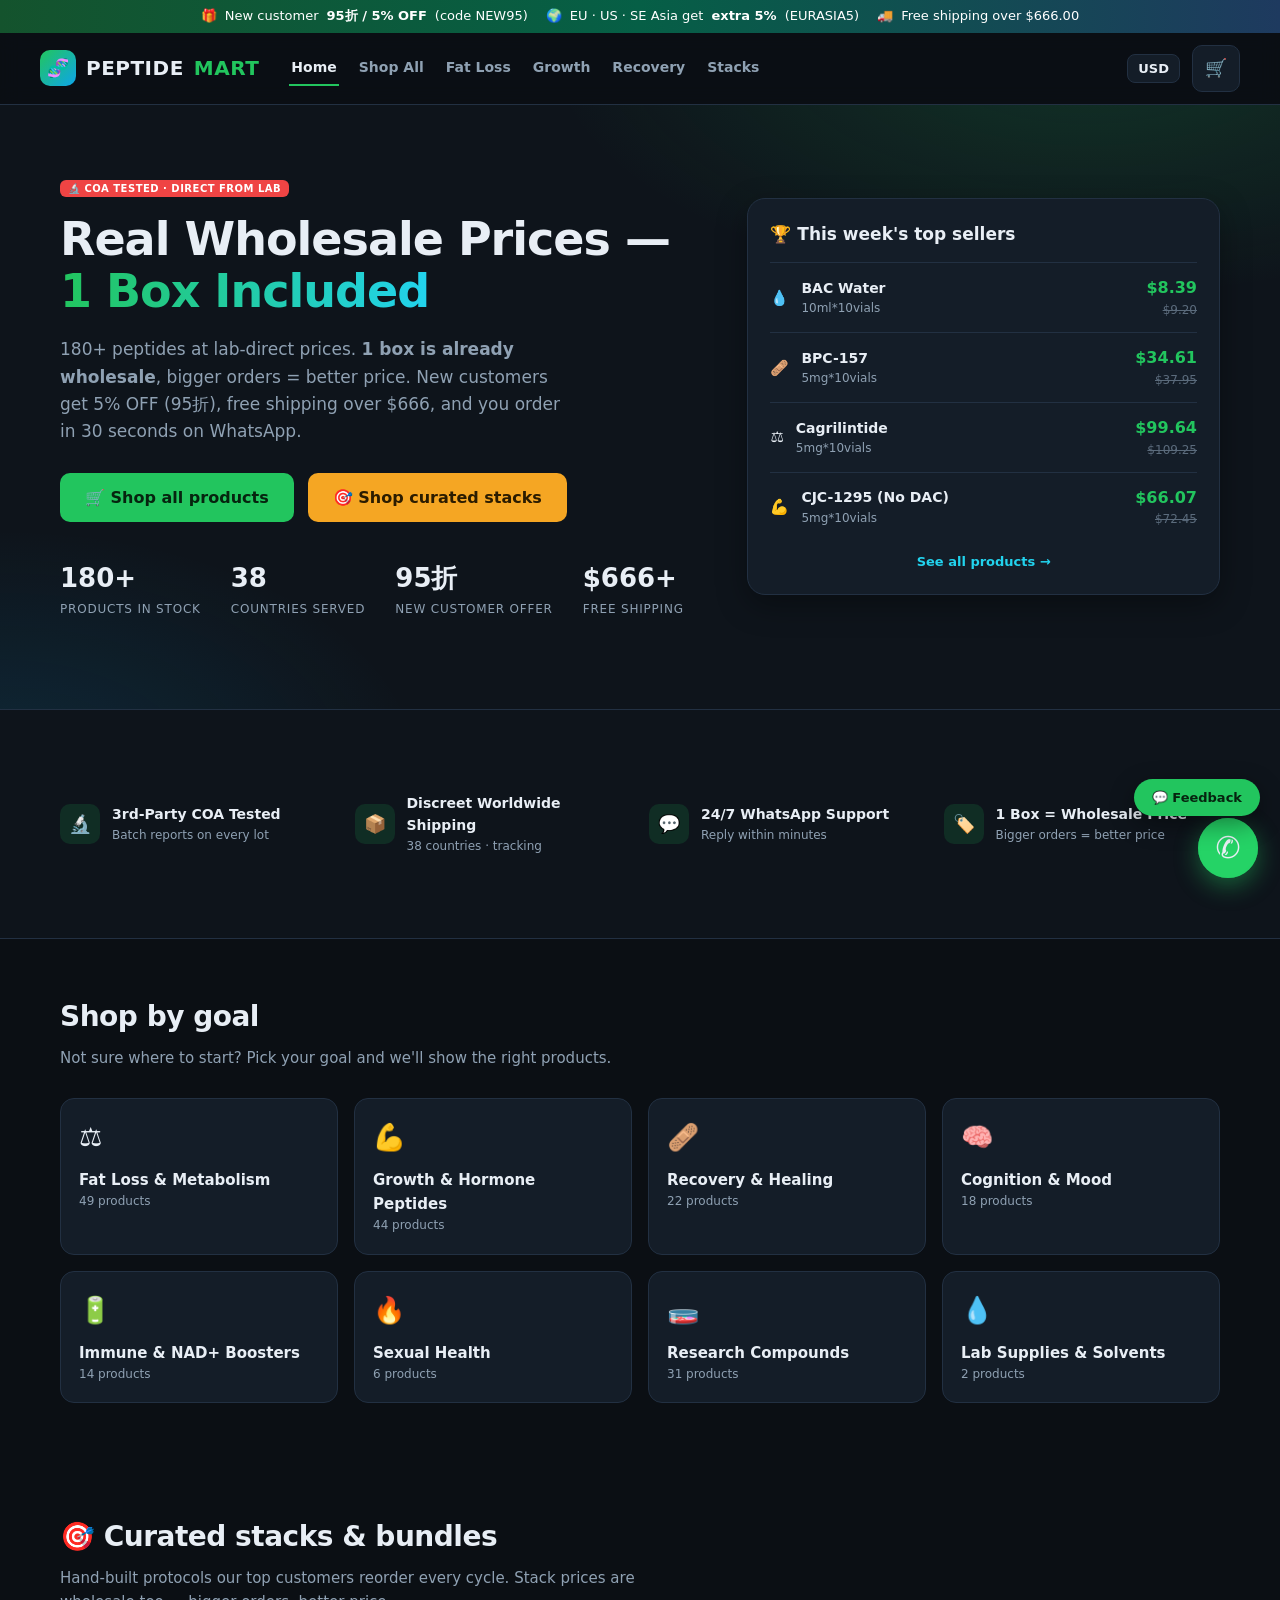
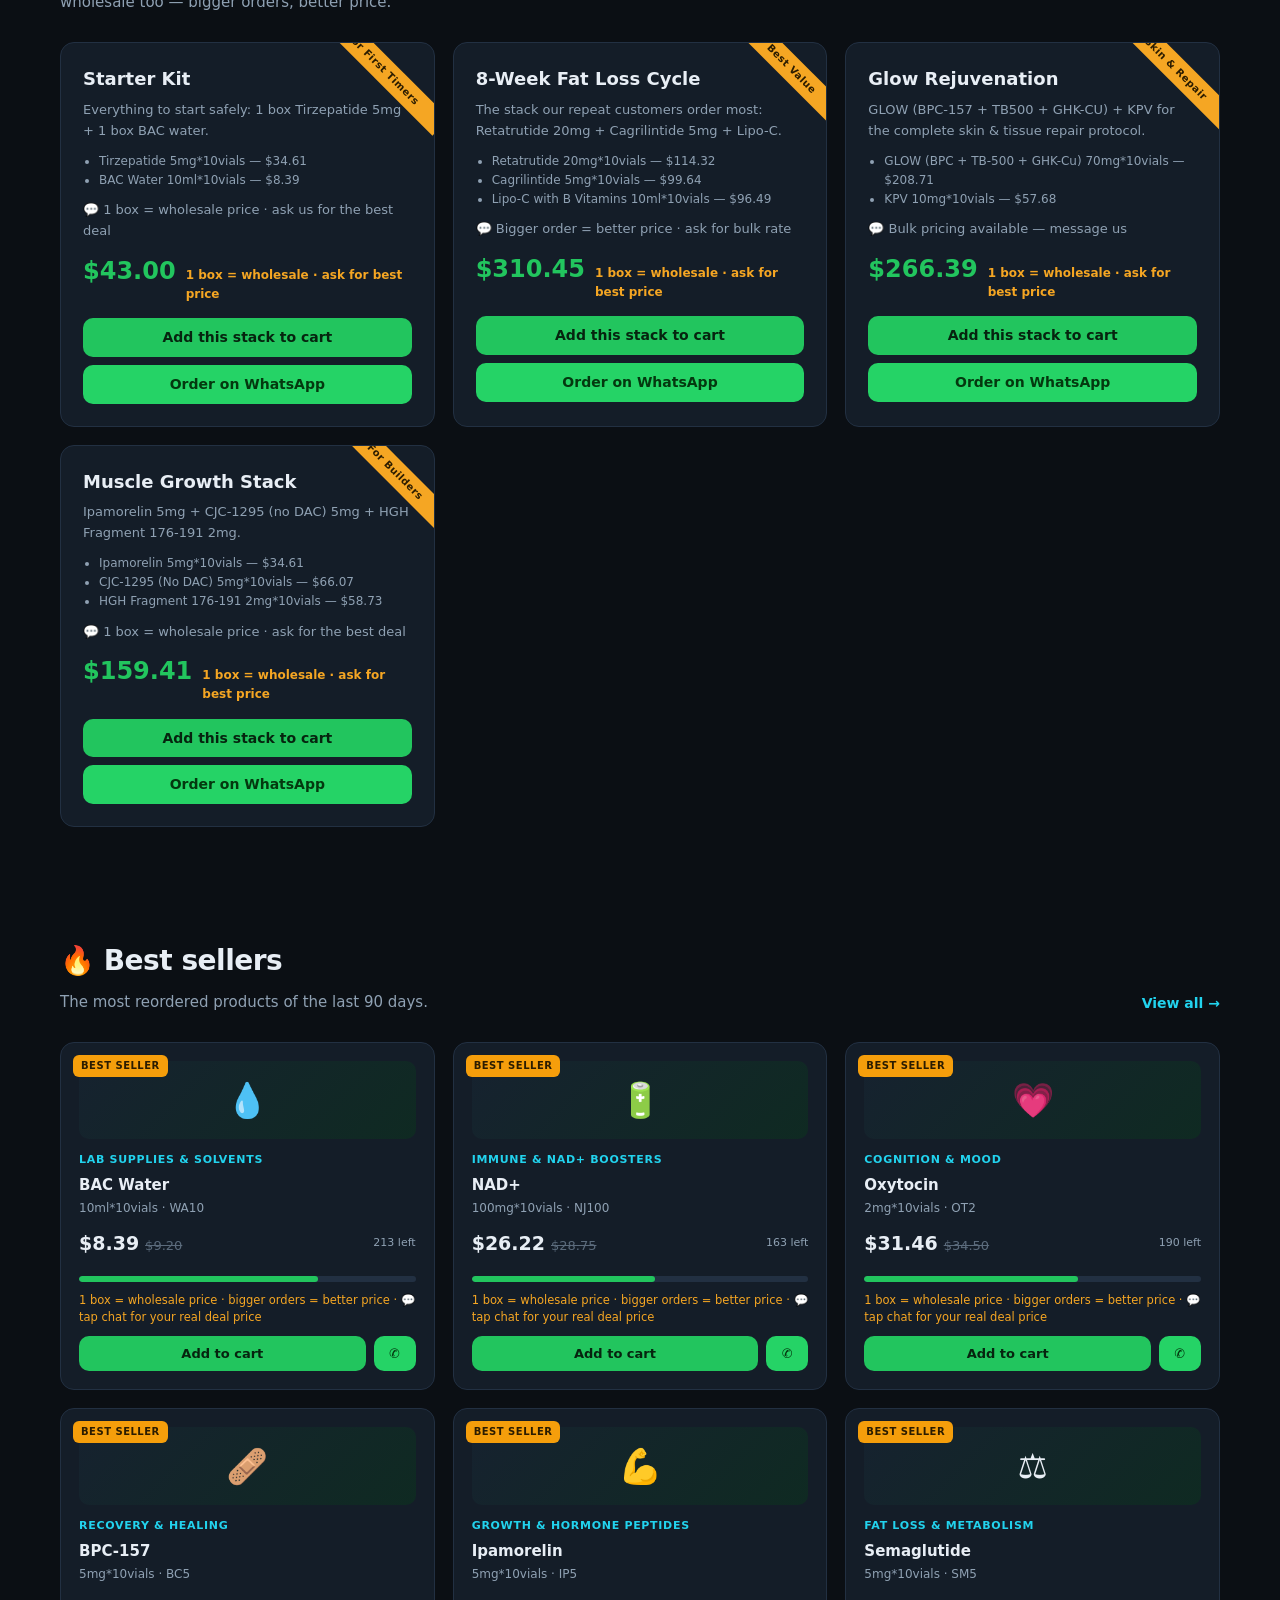
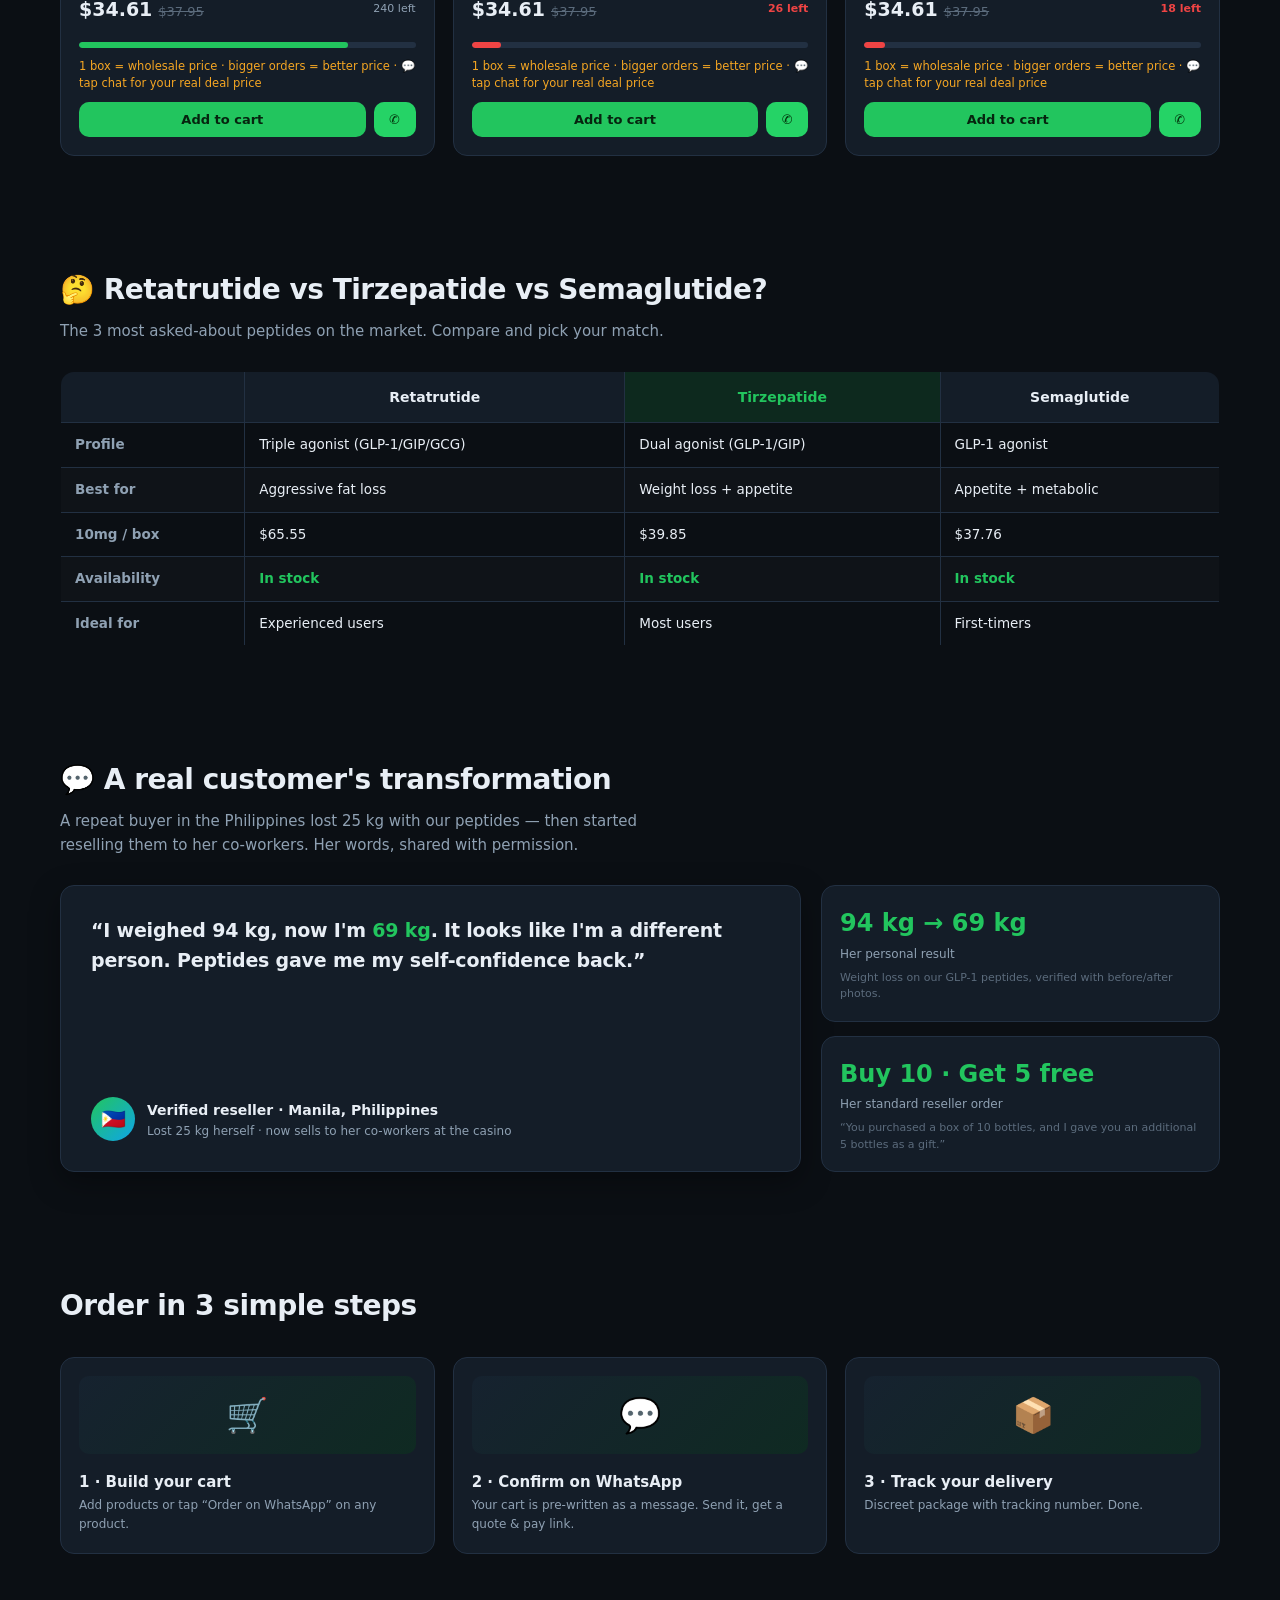
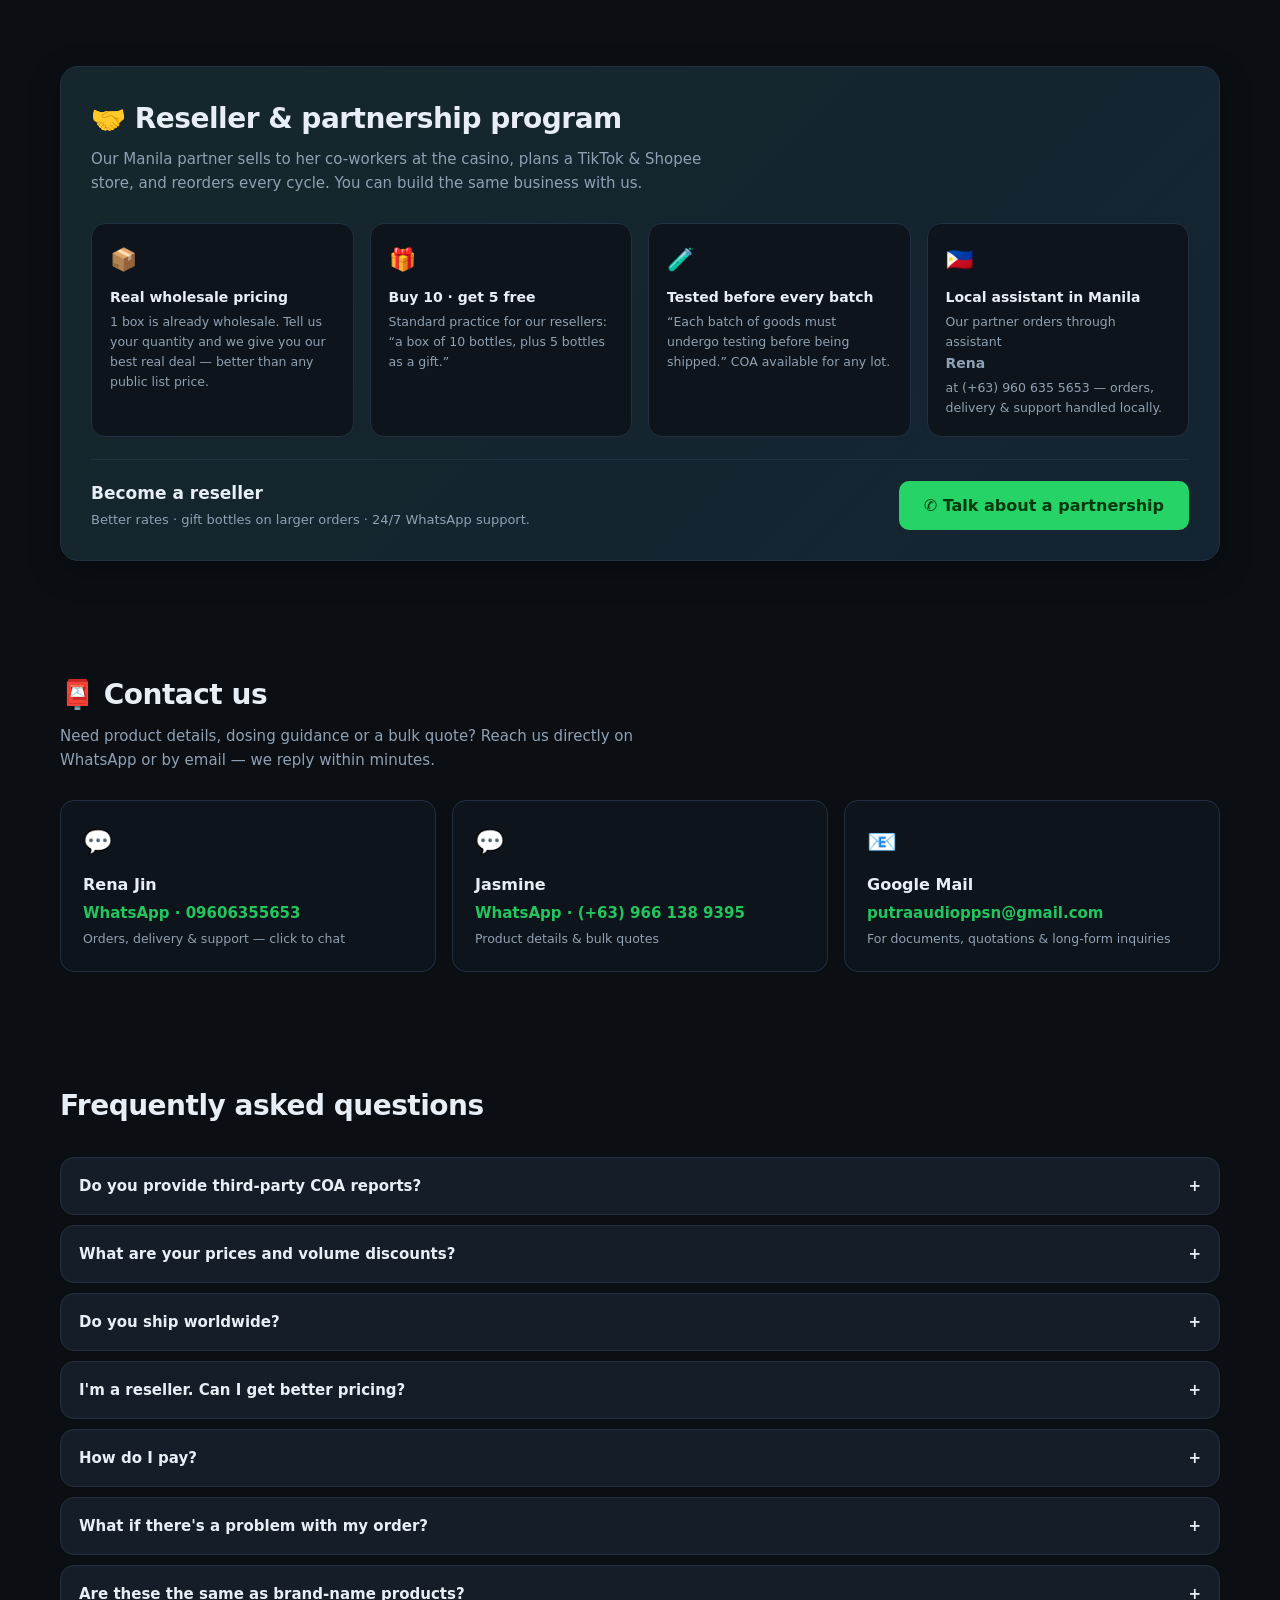
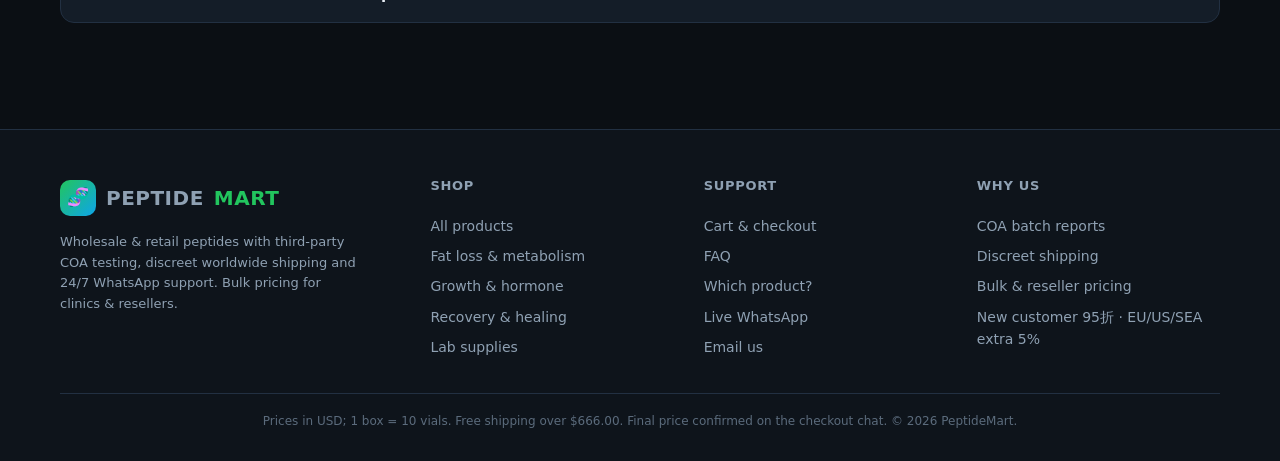
==== commit cf862f85: "feat: add admin dashboard, feedback widget and Pages Functions - admin.html: PIN-protected dashboard" ====
--- a/peptide-shop/index.html
+++ b/peptide-shop/index.html
@@ -174,5 +174,6 @@
   <script src="js/data.js"></script>
   <script src="js/app.js"></script>
   <script src="js/page-index.js"></script>
+  <script src="js/feedback-widget.js"></script>
 </body>
 </html>
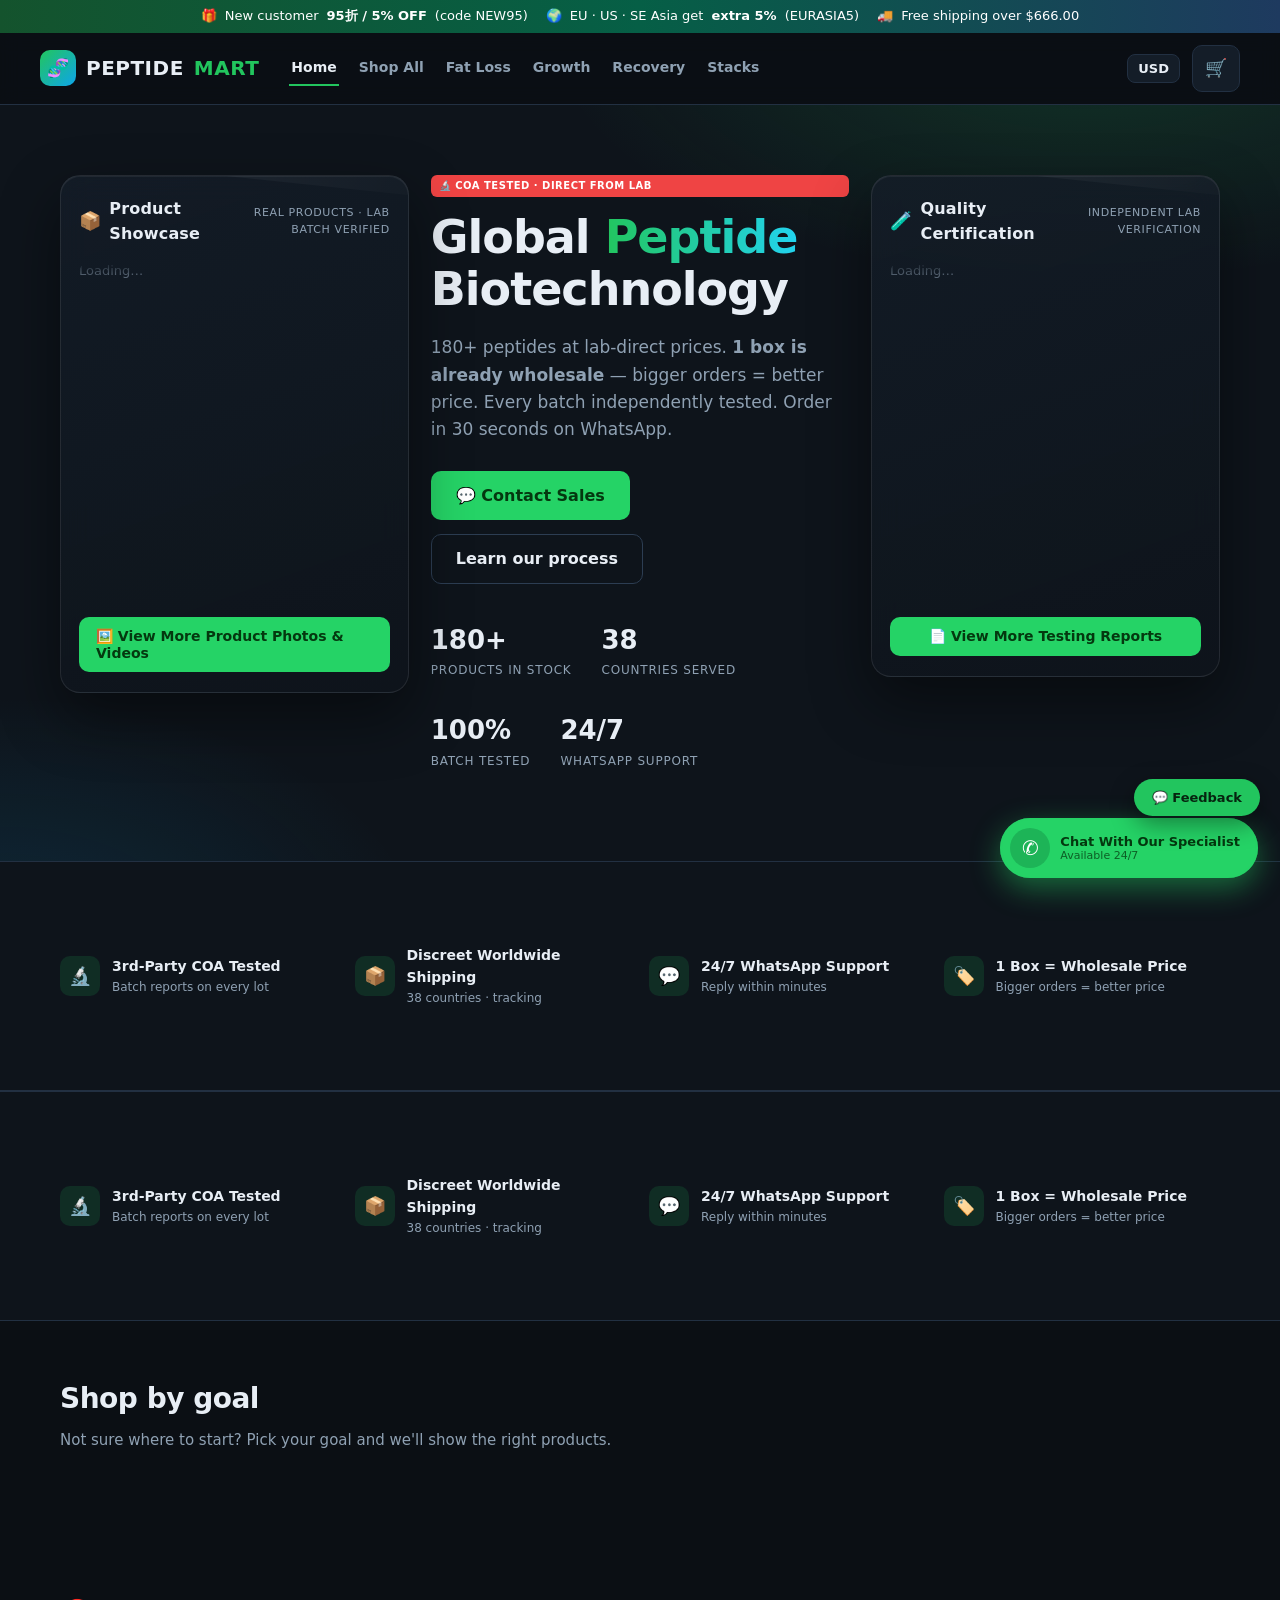
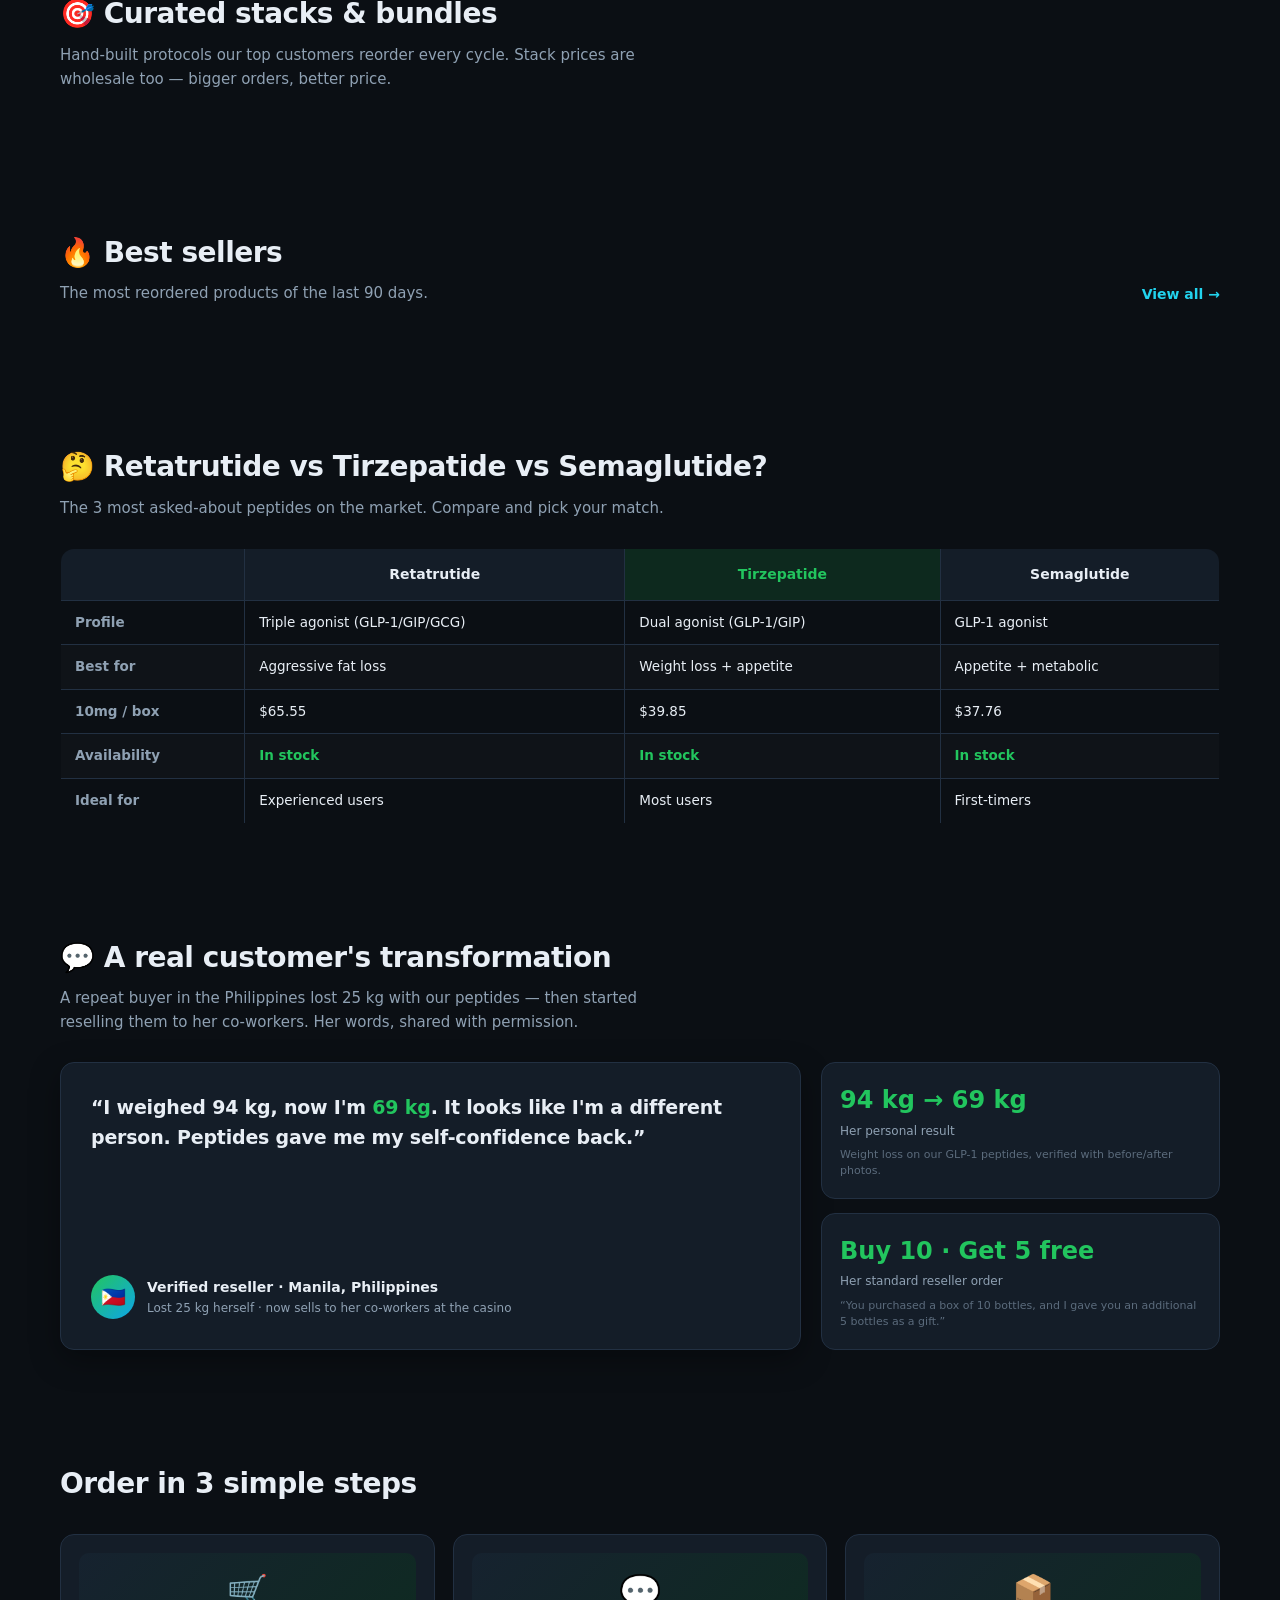
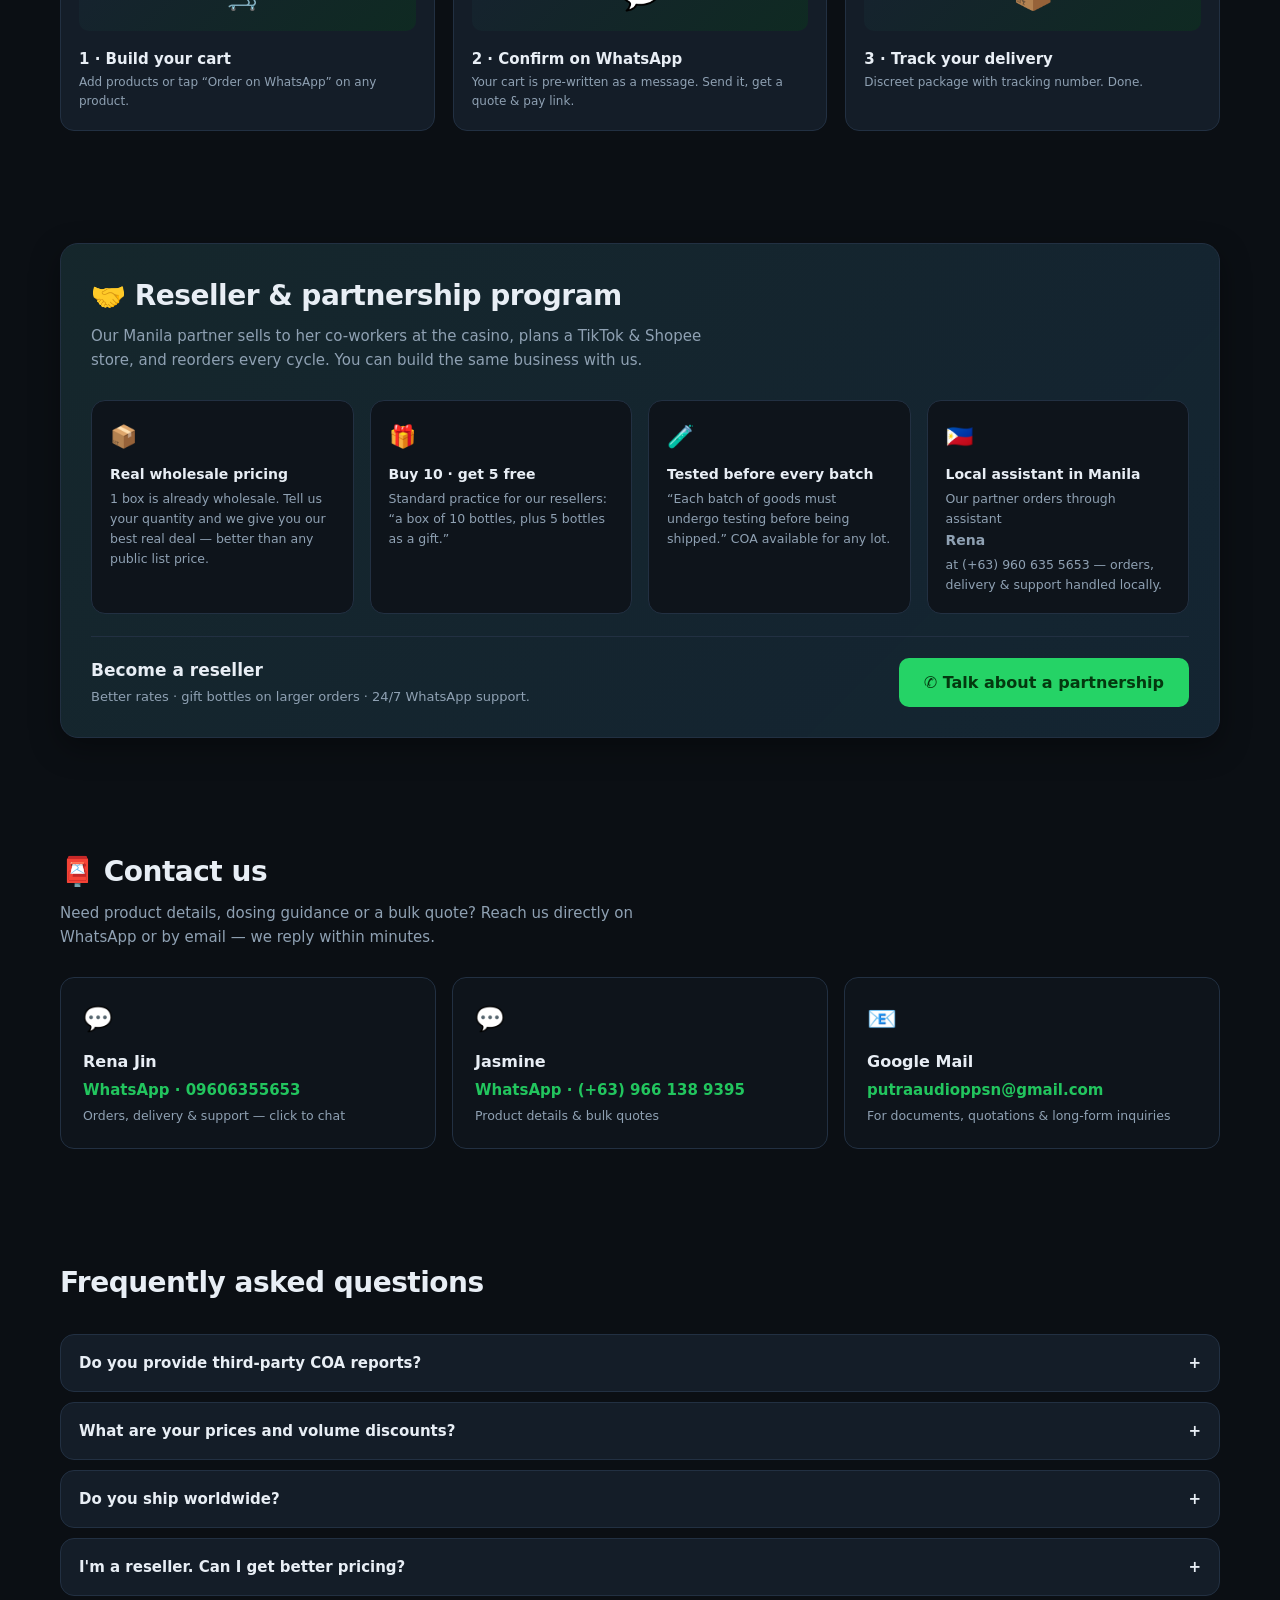
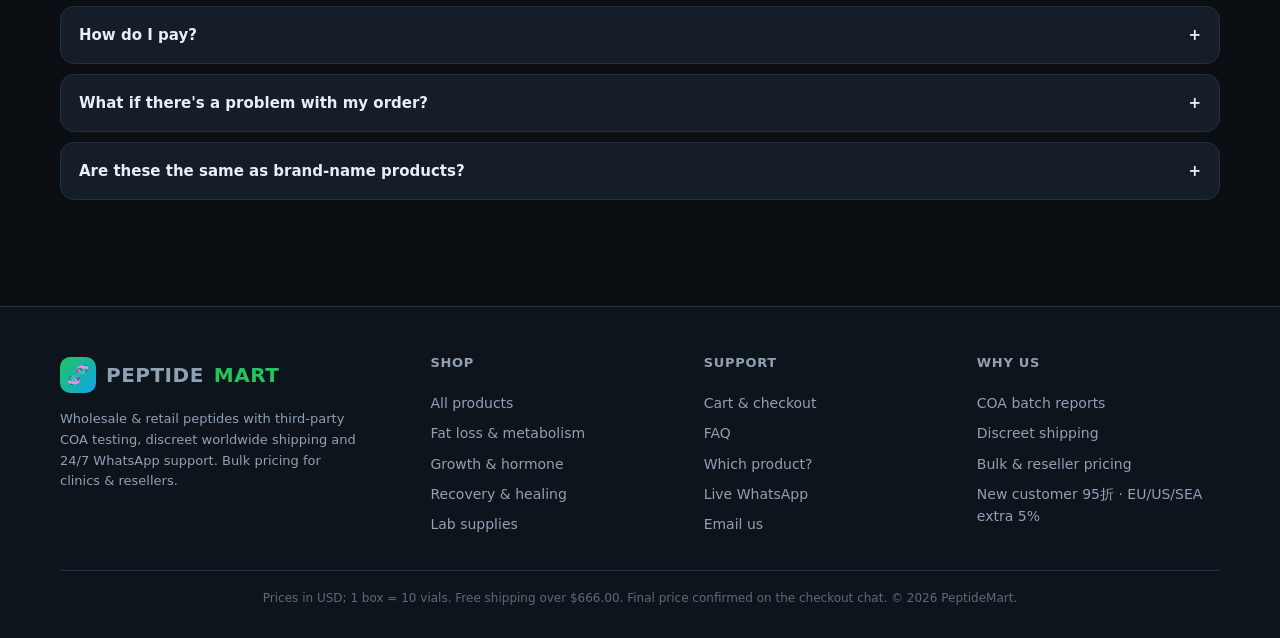
==== commit 813ab829: "feat: rebuild homepage as B2B trust funnel with WhatsApp conversion - Hero split into 3 columns: pro" ====
--- a/peptide-shop/index.html
+++ b/peptide-shop/index.html
@@ -9,28 +9,65 @@
 </head>
 <body>
   <main>
-    <section class="hero">
-      <div class="wrap">
-        <div>
+    <section class="hero hero-tri">
+      <div class="wrap">
+        <!-- 左侧：产品实拍展示流 -->
+        <div class="hcol hcol-left">
+          <div class="glass-panel">
+            <div class="panel-head">
+              <div class="ph-title"><span class="ph-ic">📦</span> Product Showcase</div>
+              <div class="ph-sub">Real products · lab batch verified</div>
+            </div>
+            <div class="showreel" id="showreel">
+              <div class="showreel-track" id="showreelTrack"><div class="muted small">Loading…</div></div>
+            </div>
+            <a class="btn btn-wa btn-block wa-cta" id="showreelCta" target="_blank" rel="noopener">
+              <span>🖼️ View More Product Photos &amp; Videos</span>
+            </a>
+          </div>
+        </div>
+
+        <!-- 中间：品牌 Hero -->
+        <div class="hcol hcol-center">
           <span class="tag flash">🔬 COA Tested · Direct from Lab</span>
-          <h1>Real Wholesale Prices — <span class="grad">1 Box Included</span></h1>
-          <p class="lead">180+ peptides at lab-direct prices. <b>1 box is already wholesale</b>, bigger orders = better price. New customers get 5% OFF (95折), free shipping over $666, and you order in 30 seconds on WhatsApp.</p>
+          <h1>Global <span class="grad">Peptide</span> Biotechnology</h1>
+          <p class="lead">180+ peptides at lab-direct prices. <b>1 box is already wholesale</b> — bigger orders = better price. Every batch independently tested. Order in 30 seconds on WhatsApp.</p>
           <div class="hero-cta">
-            <a href="products.html" class="btn btn-primary btn-lg">🛒 Shop all products</a>
-            <a href="#bundles" class="btn btn-gold btn-lg">🎯 Shop curated stacks</a>
+            <a class="btn btn-wa btn-lg" id="heroWa" target="_blank" rel="noopener">💬 Contact Sales</a>
+            <a href="#trust" class="btn btn-ghost btn-lg">Learn our process</a>
           </div>
           <div class="hero-proof">
             <div class="proof-item"><div class="n">180+</div><div class="l">Products in stock</div></div>
             <div class="proof-item"><div class="n">38</div><div class="l">Countries served</div></div>
-            <div class="proof-item"><div class="n">95折</div><div class="l">New customer offer</div></div>
-            <div class="proof-item"><div class="n">$666+</div><div class="l">Free shipping</div></div>
-          </div>
-        </div>
-        <div class="hero-card" id="flashCard">
-          <div class="title"><span>🏆 This week's top sellers</span></div>
-          <div id="flashList"><div class="muted small">Loading…</div></div>
-          <a class="all" href="products.html">See all products →</a>
-        </div>
+            <div class="proof-item"><div class="n">100%</div><div class="l">Batch tested</div></div>
+            <div class="proof-item"><div class="n">24/7</div><div class="l">WhatsApp support</div></div>
+          </div>
+        </div>
+
+        <!-- 右侧：检测报告展示 -->
+        <div class="hcol hcol-right">
+          <div class="glass-panel">
+            <div class="panel-head">
+              <div class="ph-title"><span class="ph-ic">🧪</span> Quality Certification</div>
+              <div class="ph-sub">Independent lab verification</div>
+            </div>
+            <div class="certreel" id="certreel">
+              <div class="certreel-track" id="certreelTrack"><div class="muted small">Loading…</div></div>
+            </div>
+            <a class="btn btn-wa btn-block wa-cta" id="certCta" target="_blank" rel="noopener">
+              <span>📄 View More Testing Reports</span>
+            </a>
+          </div>
+        </div>
+      </div>
+    </section>
+
+    <section id="trust" class="trust-strip">
+      <div class="wrap">
+        <div class="trust-item"><div class="ic">🔬</div><div><div class="t">3rd-Party COA Tested</div><div class="s">Batch reports on every lot</div></div></div>
+        <div class="trust-item"><div class="ic">📦</div><div><div class="t">Discreet Worldwide Shipping</div><div class="s">38 countries · tracking</div></div></div>
+        <div class="trust-item"><div class="ic">💬</div><div><div class="t">24/7 WhatsApp Support</div><div class="s">Reply within minutes</div></div></div>
+        <div class="trust-item"><div class="ic">🏷️</div><div><div class="t">1 Box = Wholesale Price</div><div class="s">Bigger orders = better price</div></div></div>
       </div>
     </section>
 
@@ -174,6 +211,7 @@
   <script src="js/data.js"></script>
   <script src="js/app.js"></script>
   <script src="js/page-index.js"></script>
+  <script src="js/home-showcase.js"></script>
   <script src="js/feedback-widget.js"></script>
 </body>
 </html>
--- a/peptide-shop/css/style.css
+++ b/peptide-shop/css/style.css
@@ -74,6 +74,53 @@
 .flash-item .price .now{color:var(--accent);font-weight:800;font-size:16px}
 .flash-item .price .was{color:var(--dim);text-decoration:line-through;font-size:12px}
 .hero-card .all{display:block;text-align:center;margin-top:10px;color:var(--cyan);font-weight:700;font-size:13px}
+
+/* ============ Hero 三栏 (Product Showcase / Brand / Certification) ============ */
+.hero-tri .wrap{grid-template-columns:1fr 1.2fr 1fr;gap:22px;align-items:stretch}
+.hcol{min-width:0}
+.hcol-center{display:flex;flex-direction:column;justify-content:center}
+.glass-panel{position:relative;background:linear-gradient(160deg,rgba(20,29,40,.85),rgba(14,20,27,.92));border:1px solid rgba(255,255,255,.09);border-radius:20px;padding:20px 18px;box-shadow:0 24px 60px rgba(0,0,0,.45),inset 0 1px 0 rgba(255,255,255,.06);backdrop-filter:blur(14px);overflow:hidden}
+.glass-panel::before{content:"";position:absolute;top:-60%;left:-30%;width:160%;height:60%;background:linear-gradient(100deg,transparent,rgba(255,255,255,.05),transparent);transform:rotate(6deg);pointer-events:none}
+.panel-head{display:flex;align-items:center;justify-content:space-between;gap:10px;margin-bottom:14px}
+.ph-title{font-weight:800;font-size:16px;display:flex;align-items:center;gap:8px;letter-spacing:.2px}
+.ph-title .ph-ic{font-size:18px}
+.ph-sub{font-size:11px;color:var(--muted);text-transform:uppercase;letter-spacing:.6px;text-align:right}
+/* 垂直滚动区 */
+.showreel,.certreel{height:340px;overflow:hidden;position:relative;border-radius:12px;margin-bottom:14px;
+  -webkit-mask-image:linear-gradient(180deg,transparent,#000 8%,#000 92%,transparent);
+  mask-image:linear-gradient(180deg,transparent,#000 8%,#000 92%,transparent)}
+.showreel-track,.certreel-track{display:flex;flex-direction:column;gap:12px;animation:vertScroll 32s linear infinite;will-change:transform}
+.certreel-track{animation-duration:36s}
+@keyframes vertScroll{0%{transform:translateY(0)}100%{transform:translateY(-50%)}}
+/* 产品实拍卡 */
+.show-card{display:flex;gap:12px;align-items:center;background:linear-gradient(135deg,rgba(22,34,47,.9),rgba(15,42,34,.85));border:1px solid var(--line);border-radius:14px;padding:12px;transition:.18s;flex-shrink:0}
+.show-card:hover{border-color:rgba(34,197,94,.5);transform:translateX(3px)}
+.show-thumb{width:64px;height:64px;border-radius:12px;background:linear-gradient(135deg,#1c2b3d,#123a30);display:flex;align-items:center;justify-content:center;font-size:30px;flex-shrink:0;box-shadow:inset 0 1px 0 rgba(255,255,255,.08)}
+.show-body{min-width:0;flex:1}
+.show-name{font-weight:800;font-size:14px}
+.show-spec{font-size:11.5px;color:var(--muted);margin-bottom:5px}
+.show-lines{display:flex;gap:14px;font-size:11px;color:var(--dim);flex-wrap:wrap}
+.show-lines b{color:var(--muted);font-weight:600}
+.show-lines em.ok{color:var(--accent);font-style:normal;font-weight:700}
+.show-tag{display:inline-block;font-size:10px;font-weight:800;letter-spacing:.4px;padding:3px 8px;border-radius:6px;margin-top:6px}
+.show-tag.ok{background:rgba(34,197,94,.16);color:var(--accent);border:1px solid rgba(34,197,94,.35)}
+/* 检测报告卡 */
+.cert-card{background:linear-gradient(135deg,rgba(16,26,38,.95),rgba(20,20,40,.9));border:1px solid var(--line);border-radius:14px;padding:13px 14px;flex-shrink:0;transition:.18s}
+.cert-card:hover{border-color:rgba(34,211,238,.5);transform:translateX(3px)}
+.cert-top{display:flex;align-items:center;gap:8px}
+.cert-ic{width:30px;height:30px;border-radius:8px;background:linear-gradient(135deg,#0ea5e9,#22c55e);display:flex;align-items:center;justify-content:center;font-size:15px;flex-shrink:0}
+.cert-type{font-weight:800;font-size:13px}
+.cert-method{font-size:11px;color:var(--muted);margin:6px 0 8px;line-height:1.4}
+.cert-meta{display:flex;justify-content:space-between;gap:8px;font-size:10.5px;color:var(--dim);flex-wrap:wrap}
+.cert-meta b{color:var(--muted);font-weight:600}
+.cert-status{display:inline-block;font-size:10px;font-weight:800;letter-spacing:.3px;padding:3px 8px;border-radius:6px;margin-top:8px}
+.cert-status.ok{background:rgba(34,197,94,.14);color:var(--accent);border:1px solid rgba(34,197,94,.3)}
+.wa-cta{margin-top:2px}
+/* 移动端：三栏堆叠 */
+@media(max-width:960px){
+  .hero-tri .wrap{grid-template-columns:1fr;gap:26px}
+  .showreel,.certreel{height:300px}
+}
 
 /* ============ Sections ============ */
 section{padding:56px 0}
@@ -241,10 +288,20 @@
 .toast .ic{font-size:18px}
 .toast b{display:block}
 .toast .dim{color:var(--dim);font-size:12px}
-.wa-float{position:fixed;bottom:22px;right:22px;z-index:90;width:60px;height:60px;border-radius:50%;background:#25d366;display:flex;align-items:center;justify-content:center;font-size:30px;box-shadow:0 8px 24px rgba(37,211,102,.4);transition:.15s}
-.wa-float:hover{transform:scale(1.08)}
-.wa-float .pulse{position:absolute;inset:0;border-radius:50%;border:2px solid rgba(37,211,102,.6);animation:ping 1.8s infinite}
-@keyframes ping{0%{transform:scale(1);opacity:.8}100%{transform:scale(1.6);opacity:0}}
+.wa-float{position:fixed;bottom:22px;right:22px;z-index:90;display:flex;align-items:center;gap:10px;background:#25d366;color:#04380f;border-radius:999px;padding:10px 18px 10px 10px;box-shadow:0 10px 30px rgba(37,211,102,.45);transition:.18s;text-decoration:none}
+.wa-float:hover{transform:translateY(-3px) scale(1.03)}
+.wa-float .pulse{position:absolute;inset:0;border-radius:999px;border:2px solid rgba(37,211,102,.6);animation:ping 1.8s infinite;pointer-events:none}
+.wa-float .wa-ic{width:40px;height:40px;border-radius:50%;background:#1db457;color:#fff;display:flex;align-items:center;justify-content:center;font-size:20px;flex-shrink:0}
+.wa-float .wa-txt{display:flex;flex-direction:column;line-height:1.2}
+.wa-float .wa-txt b{font-size:13px;font-weight:800;white-space:nowrap}
+.wa-float .wa-txt i{font-size:11px;font-style:normal;opacity:.75;white-space:nowrap}
+@keyframes ping{0%{transform:scale(1);opacity:.8}100%{transform:scale(1.5);opacity:0}}
+@media(max-width:600px){
+  .wa-float{bottom:14px;right:14px;padding:9px 13px 9px 9px}
+  .wa-float .wa-ic{width:34px;height:34px;font-size:17px}
+  .wa-float .wa-txt b{font-size:12px}
+  .wa-float .wa-txt i{font-size:10px}
+}
 
 /* ============ Bundles ============ */
 .bundle{background:var(--card);border:1px solid var(--line);border-radius:var(--radius);padding:22px;display:flex;flex-direction:column;position:relative;overflow:hidden}
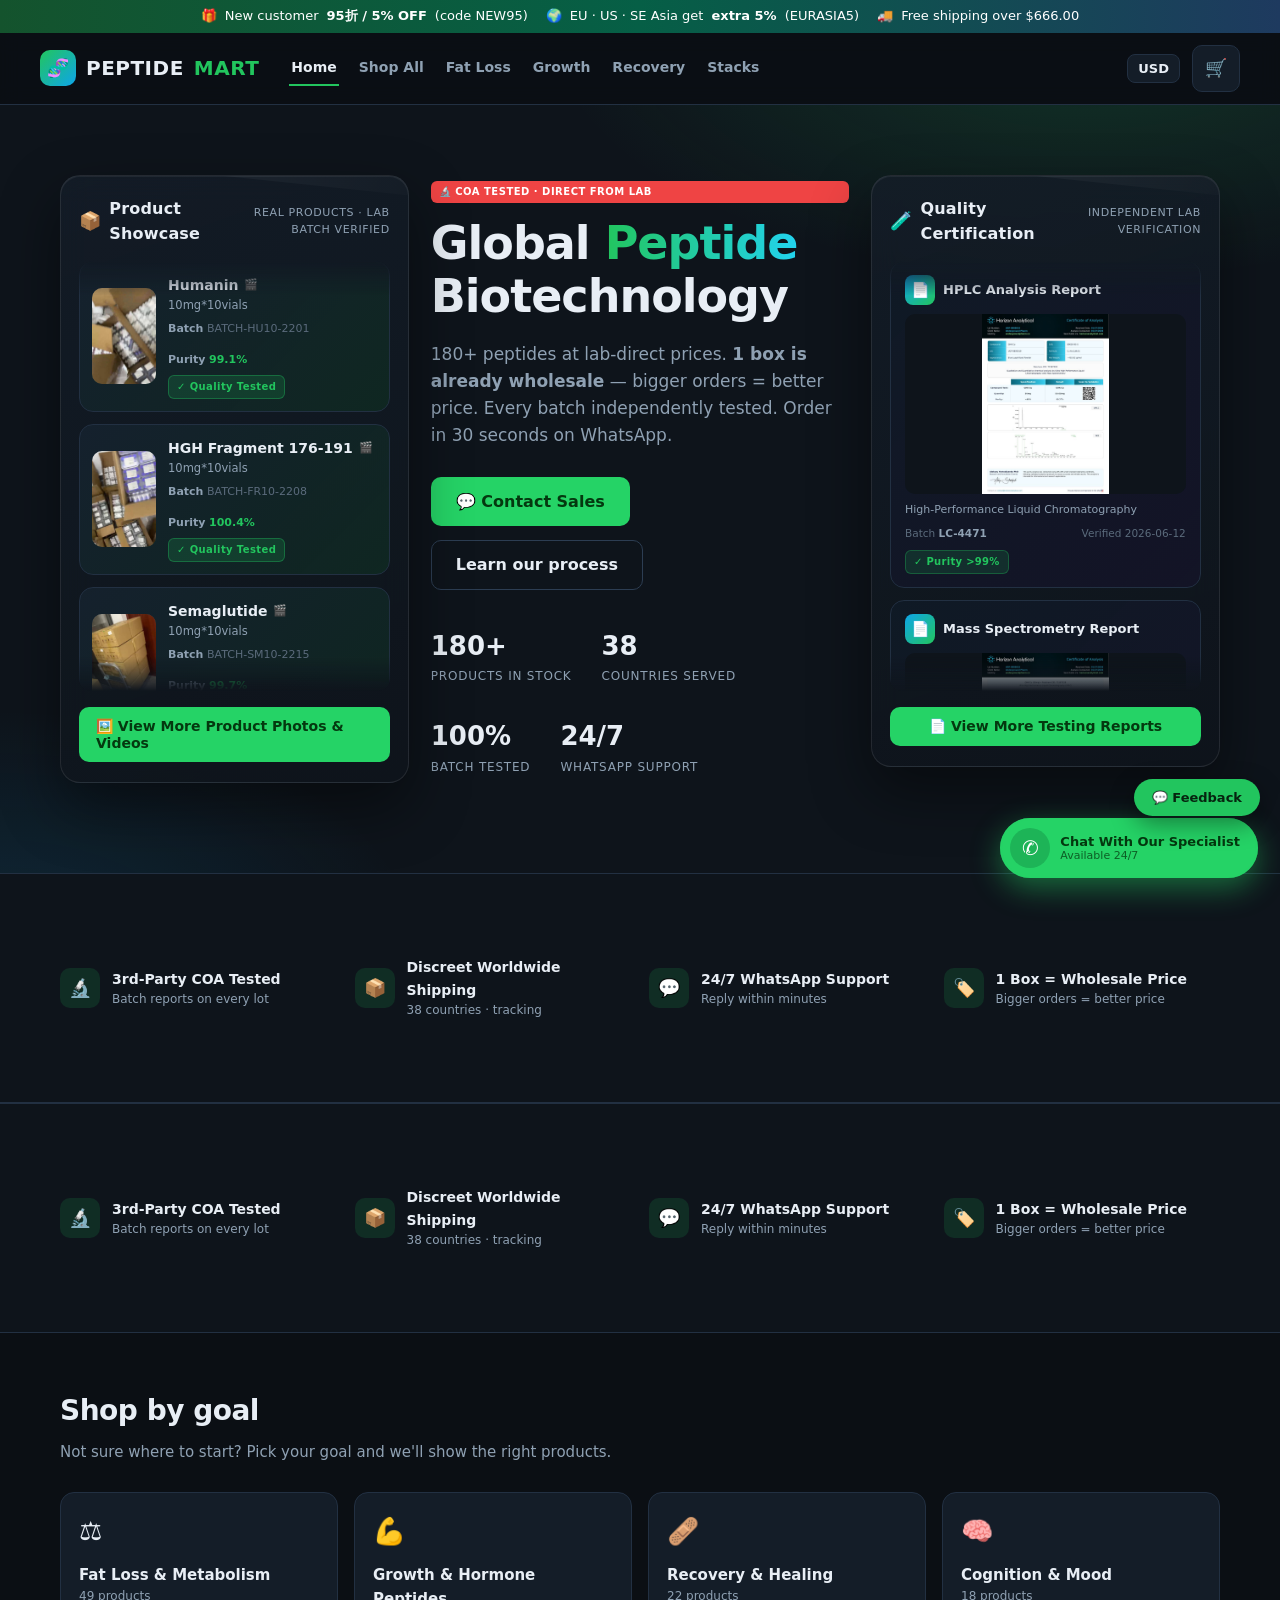
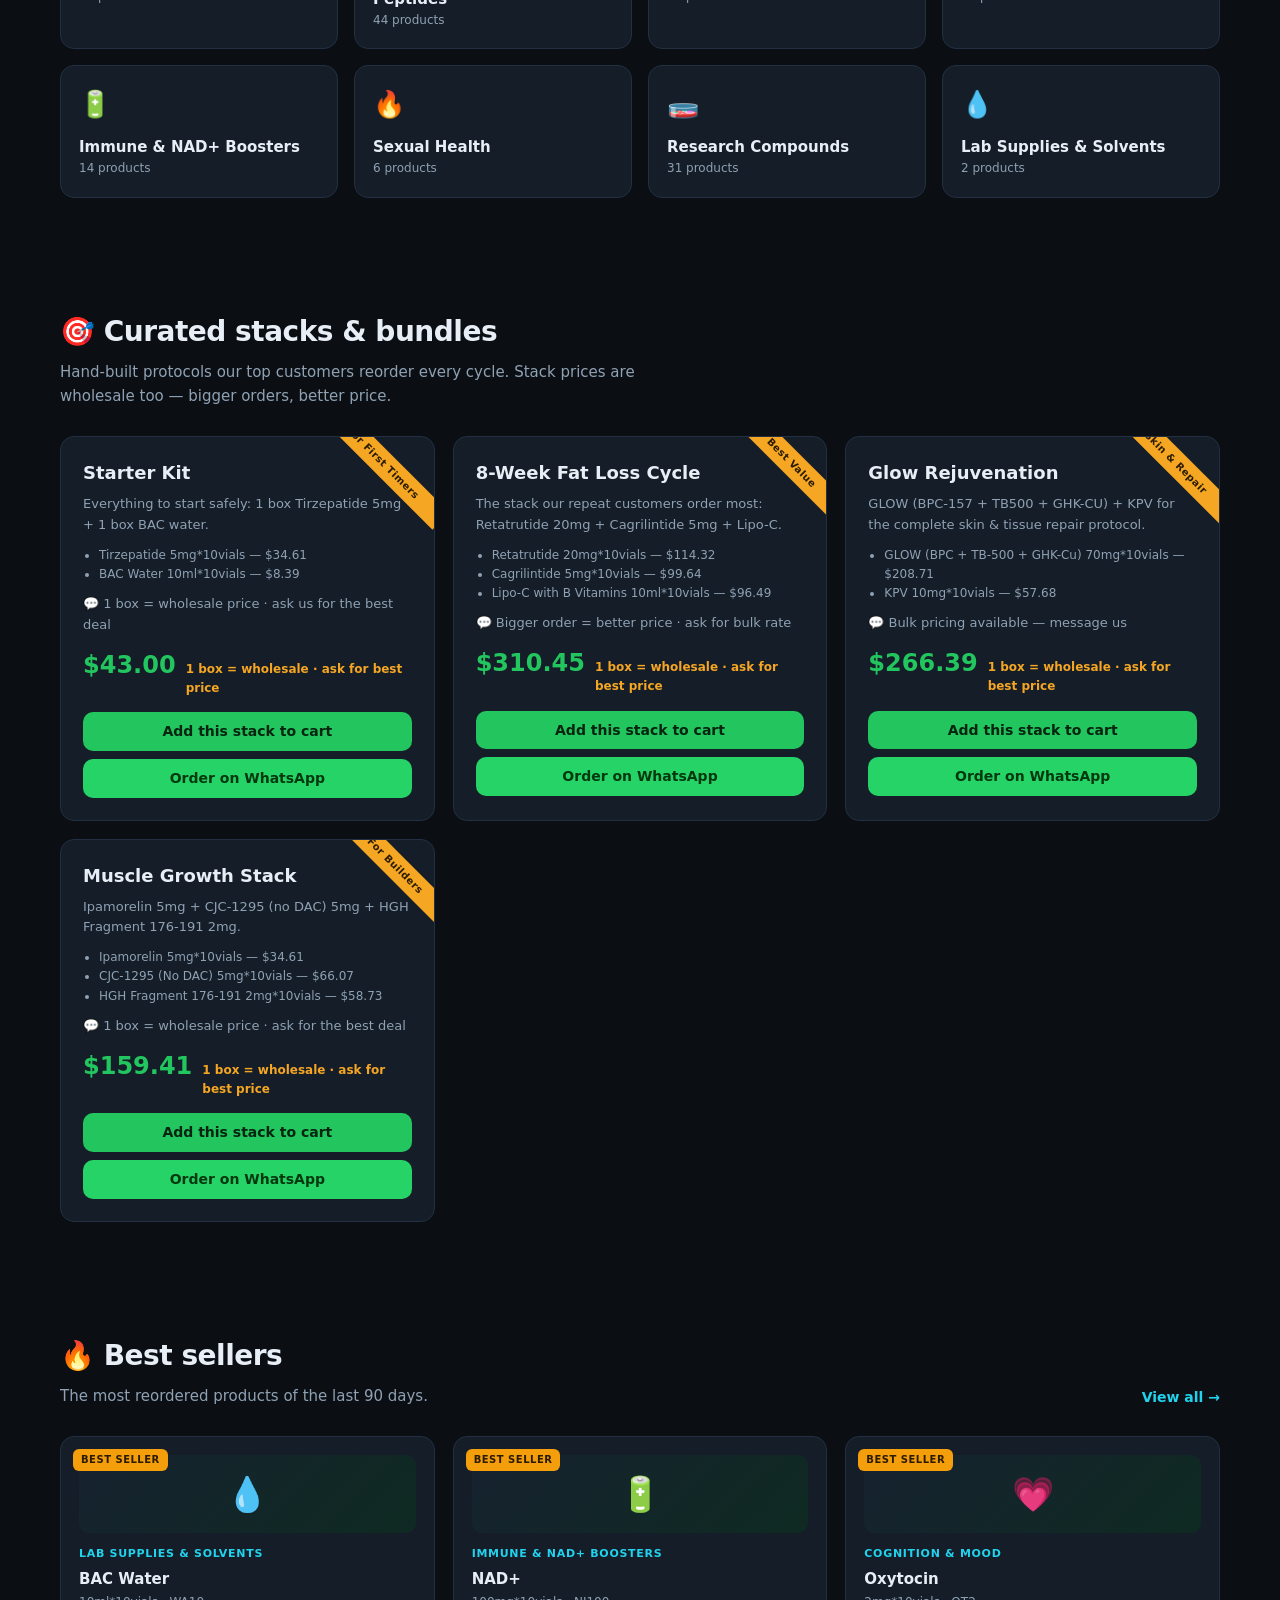
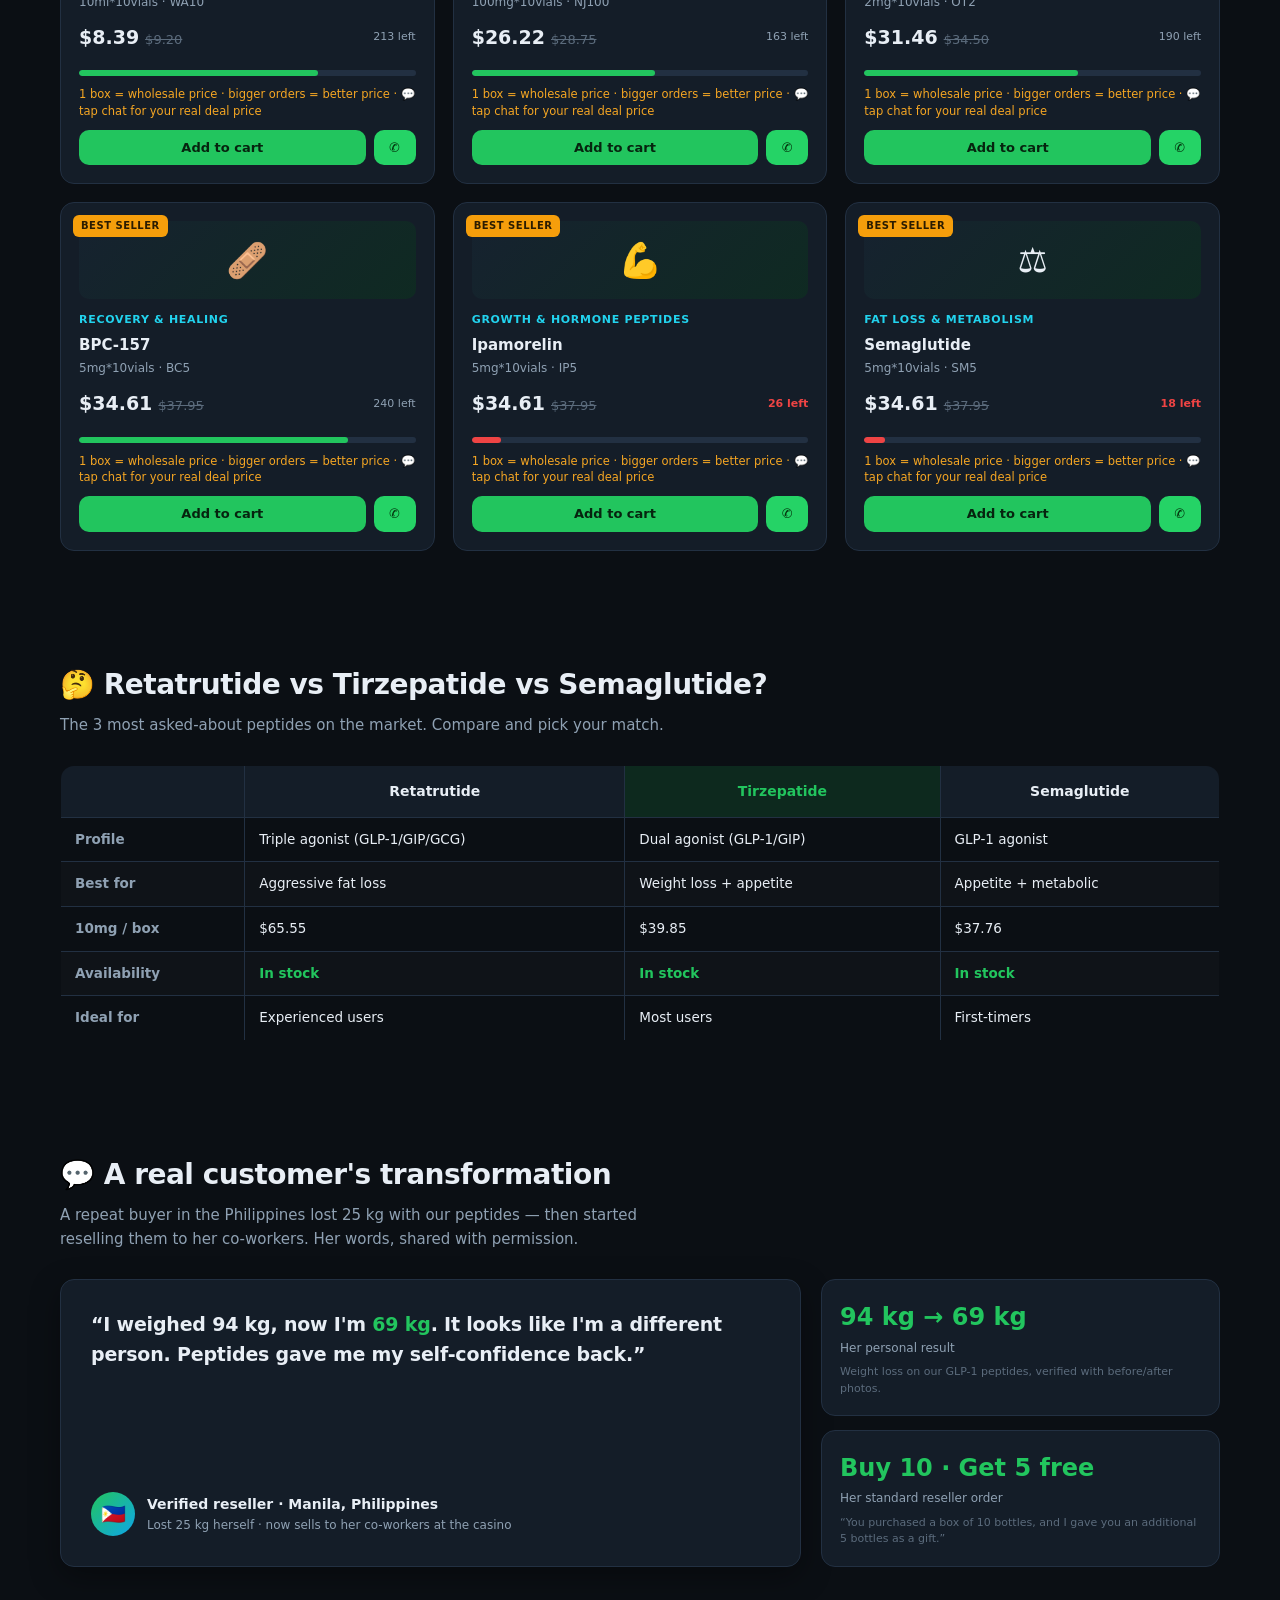
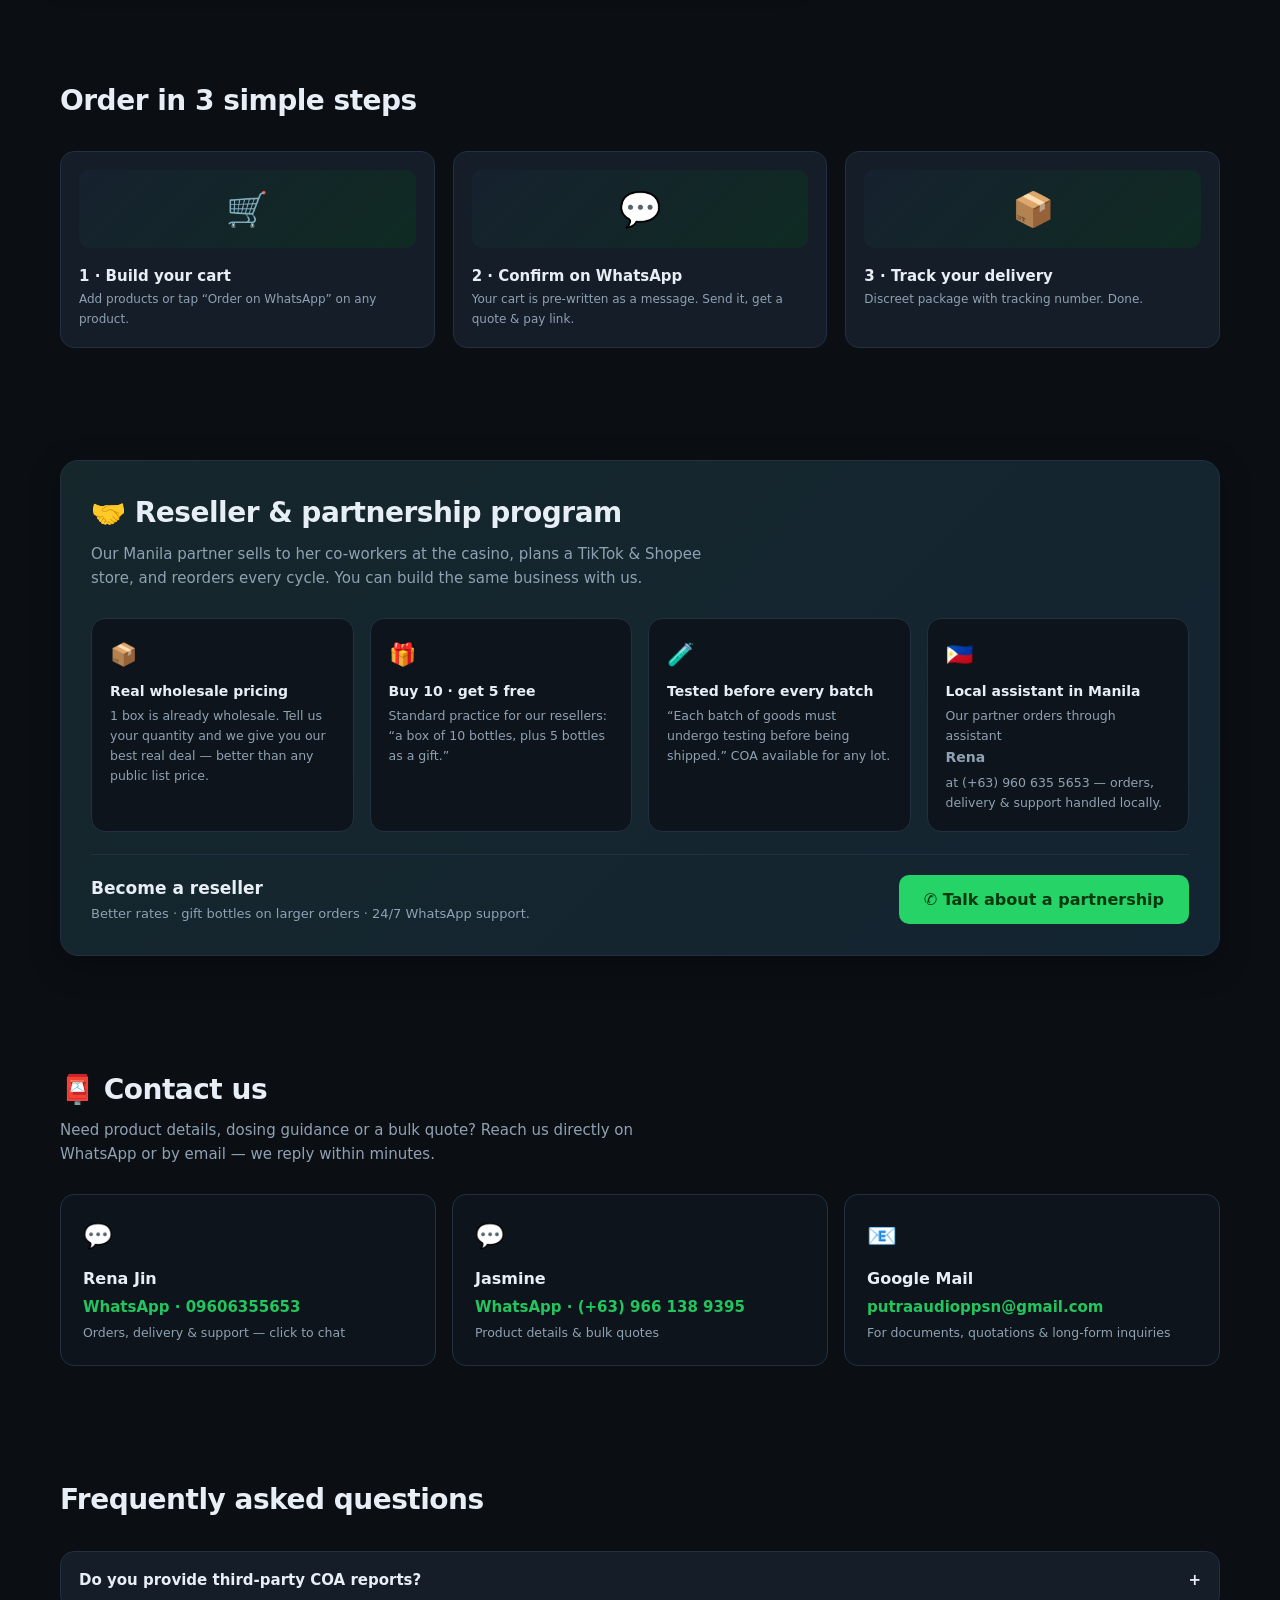
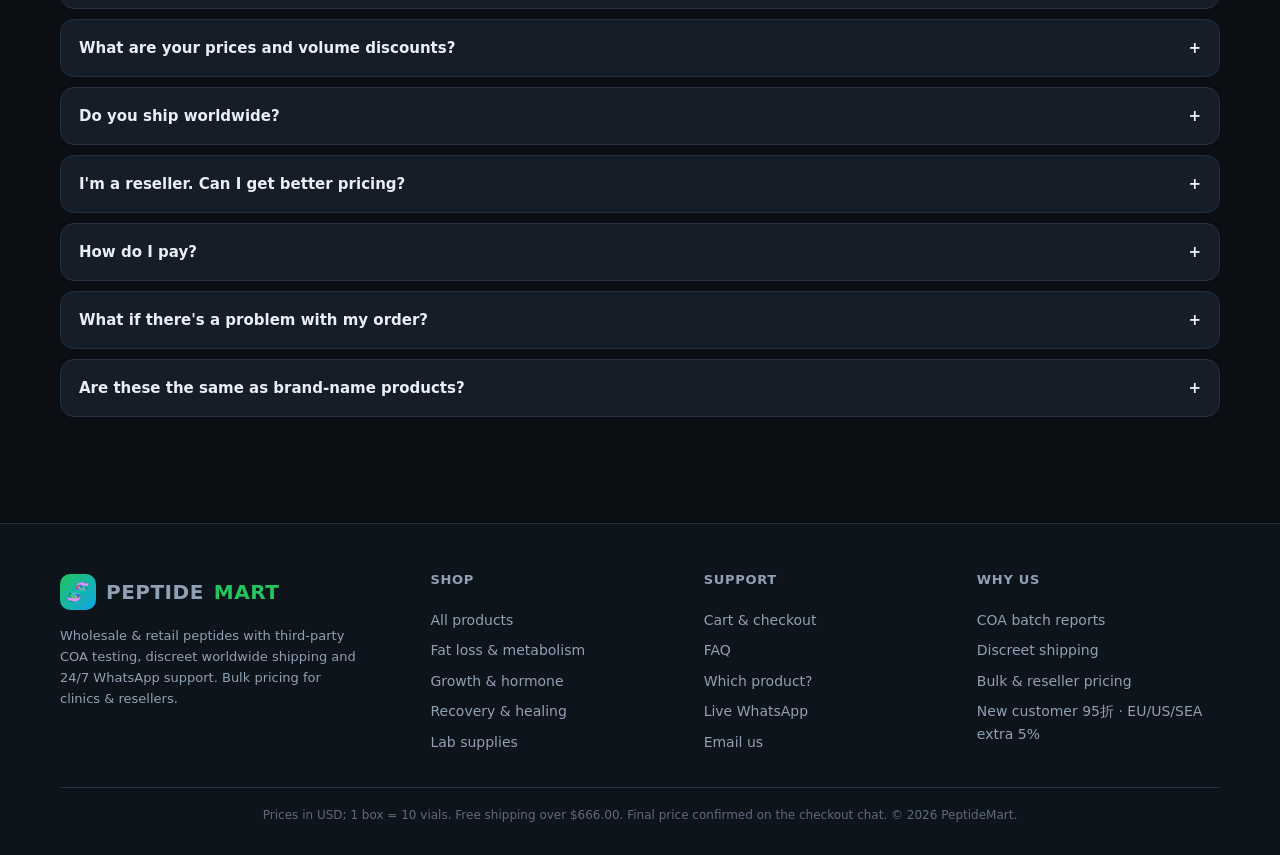
==== commit 4c20c7c4: "fix: cache-bust static assets with ?v=2 and add _headers cache policy (fixes users stuck on old site" ====
--- a/peptide-shop/index.html
+++ b/peptide-shop/index.html
@@ -5,7 +5,7 @@
   <meta name="viewport" content="width=device-width, initial-scale=1.0">
   <title>PeptideMart — Wholesale Peptides | COA Tested | Fast Worldwide Shipping</title>
   <meta name="description" content="Buy Retatrutide, Tirzepatide, Semaglutide, BPC-157 & 180+ peptides at wholesale prices. COA tested, discreet shipping, bulk discounts for resellers.">
-  <link rel="stylesheet" href="css/style.css">
+  <link rel="stylesheet" href="css/style.css?v=2">
 </head>
 <body>
   <main>
@@ -207,11 +207,11 @@
     </section>
   </main>
 
-  <script src="js/config.js"></script>
-  <script src="js/data.js"></script>
-  <script src="js/app.js"></script>
-  <script src="js/page-index.js"></script>
-  <script src="js/home-showcase.js"></script>
-  <script src="js/feedback-widget.js"></script>
+  <script src="js/config.js?v=2"></script>
+  <script src="js/data.js?v=2"></script>
+  <script src="js/app.js?v=2"></script>
+  <script src="js/page-index.js?v=2"></script>
+  <script src="js/home-showcase.js?v=2"></script>
+  <script src="js/feedback-widget.js?v=2"></script>
 </body>
 </html>
--- a/peptide-shop/css/style.css
+++ b/peptide-shop/css/style.css
@@ -86,18 +86,20 @@
 .ph-title .ph-ic{font-size:18px}
 .ph-sub{font-size:11px;color:var(--muted);text-transform:uppercase;letter-spacing:.6px;text-align:right}
 /* 垂直滚动区 */
-.showreel,.certreel{height:340px;overflow:hidden;position:relative;border-radius:12px;margin-bottom:14px;
+.showreel,.certreel{height:430px;overflow:hidden;position:relative;border-radius:12px;margin-bottom:14px;
   -webkit-mask-image:linear-gradient(180deg,transparent,#000 8%,#000 92%,transparent);
   mask-image:linear-gradient(180deg,transparent,#000 8%,#000 92%,transparent)}
 .showreel-track,.certreel-track{display:flex;flex-direction:column;gap:12px;animation:vertScroll 32s linear infinite;will-change:transform}
-.certreel-track{animation-duration:36s}
+.certreel-track{animation-duration:38s}
 @keyframes vertScroll{0%{transform:translateY(0)}100%{transform:translateY(-50%)}}
 /* 产品实拍卡 */
 .show-card{display:flex;gap:12px;align-items:center;background:linear-gradient(135deg,rgba(22,34,47,.9),rgba(15,42,34,.85));border:1px solid var(--line);border-radius:14px;padding:12px;transition:.18s;flex-shrink:0}
 .show-card:hover{border-color:rgba(34,197,94,.5);transform:translateX(3px)}
-.show-thumb{width:64px;height:64px;border-radius:12px;background:linear-gradient(135deg,#1c2b3d,#123a30);display:flex;align-items:center;justify-content:center;font-size:30px;flex-shrink:0;box-shadow:inset 0 1px 0 rgba(255,255,255,.08)}
+.show-thumb{width:64px;height:96px;border-radius:10px;overflow:hidden;flex-shrink:0;background:linear-gradient(135deg,#1c2b3d,#123a30);box-shadow:inset 0 1px 0 rgba(255,255,255,.08);display:flex;align-items:center;justify-content:center}
+.show-thumb img{width:100%;height:100%;object-fit:cover;object-position:center;display:block}
 .show-body{min-width:0;flex:1}
-.show-name{font-weight:800;font-size:14px}
+.show-name{font-weight:800;font-size:14px;display:flex;align-items:center;gap:6px}
+.show-name em.kind{font-style:normal;font-size:11px}
 .show-spec{font-size:11.5px;color:var(--muted);margin-bottom:5px}
 .show-lines{display:flex;gap:14px;font-size:11px;color:var(--dim);flex-wrap:wrap}
 .show-lines b{color:var(--muted);font-weight:600}
@@ -110,7 +112,9 @@
 .cert-top{display:flex;align-items:center;gap:8px}
 .cert-ic{width:30px;height:30px;border-radius:8px;background:linear-gradient(135deg,#0ea5e9,#22c55e);display:flex;align-items:center;justify-content:center;font-size:15px;flex-shrink:0}
 .cert-type{font-weight:800;font-size:13px}
-.cert-method{font-size:11px;color:var(--muted);margin:6px 0 8px;line-height:1.4}
+.cert-img{margin:9px 0 8px;border-radius:10px;overflow:hidden;background:var(--bg2);display:flex;align-items:center;justify-content:center}
+.cert-img img{width:100%;height:180px;object-fit:contain;display:block}
+.cert-method{font-size:11px;color:var(--muted);margin:0 0 8px;line-height:1.4}
 .cert-meta{display:flex;justify-content:space-between;gap:8px;font-size:10.5px;color:var(--dim);flex-wrap:wrap}
 .cert-meta b{color:var(--muted);font-weight:600}
 .cert-status{display:inline-block;font-size:10px;font-weight:800;letter-spacing:.3px;padding:3px 8px;border-radius:6px;margin-top:8px}
